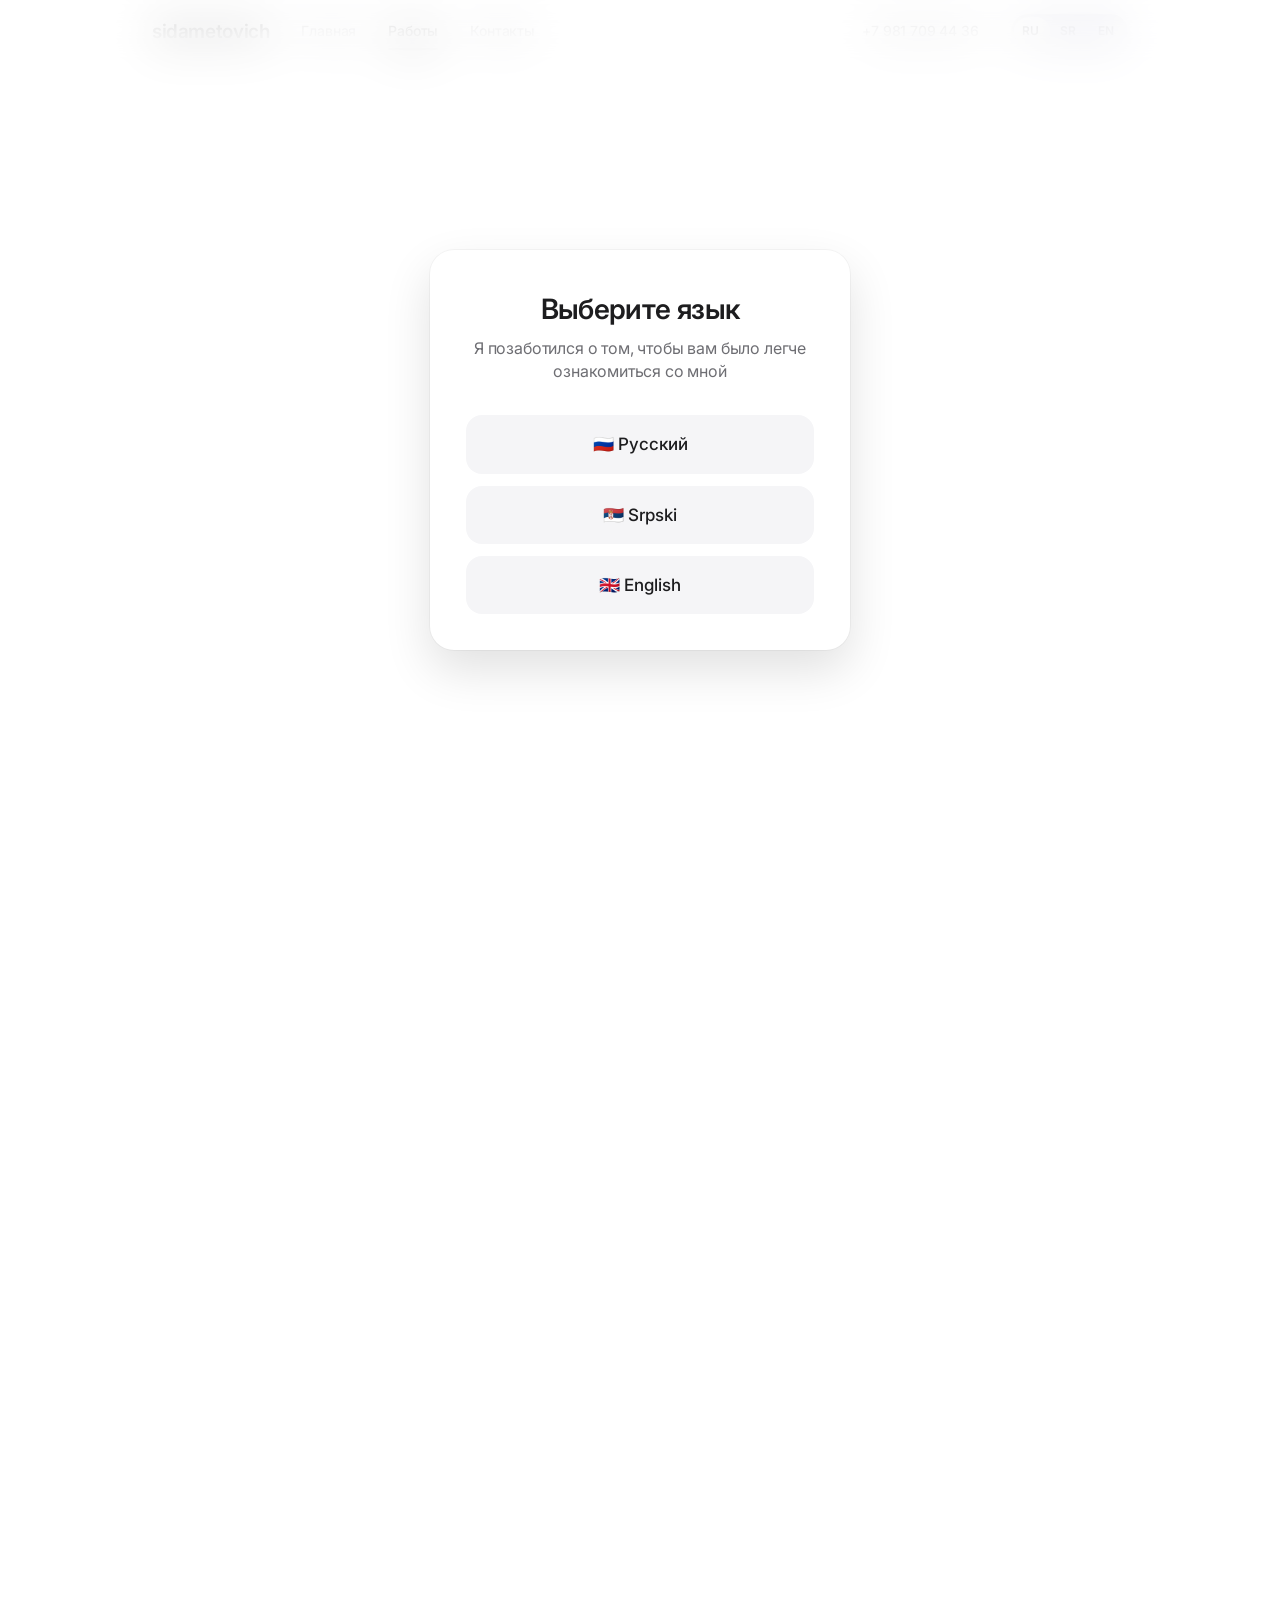
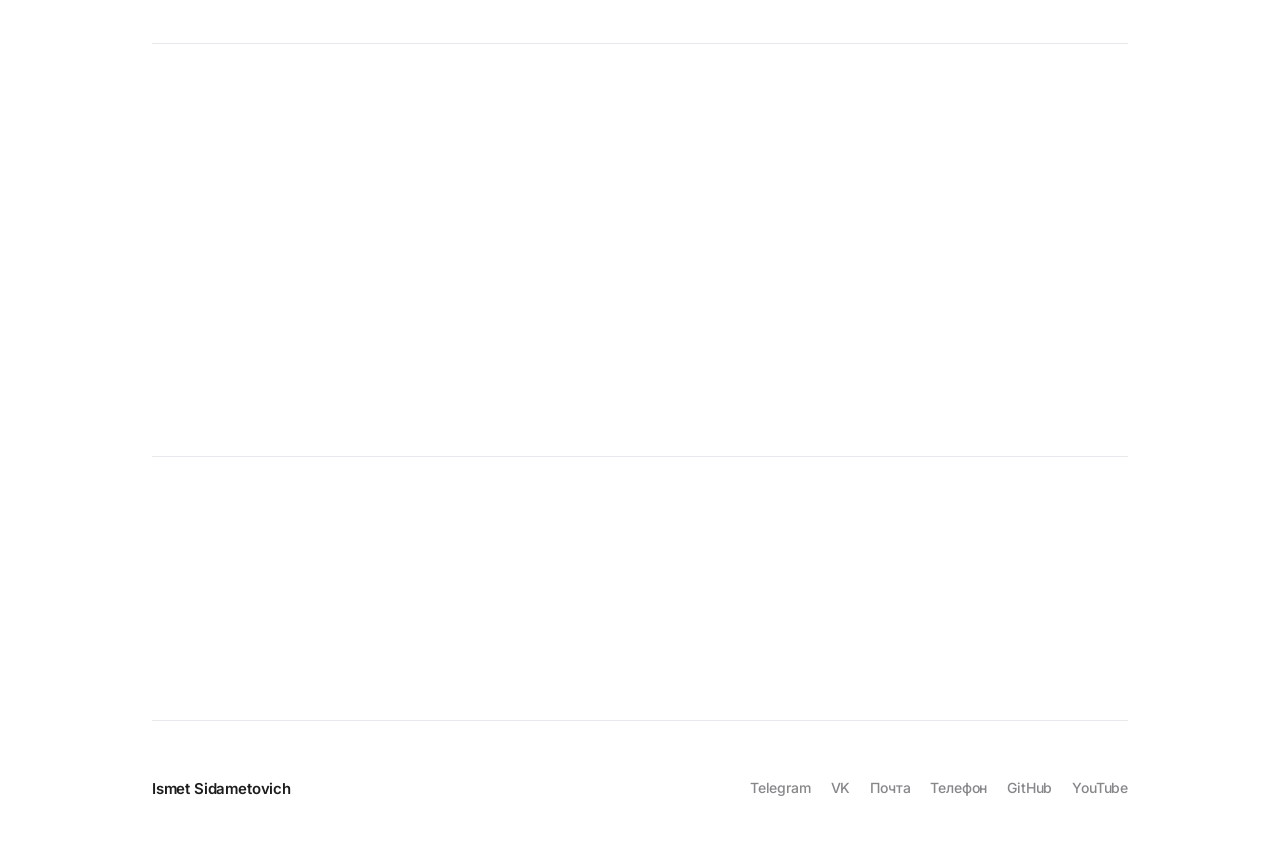
==== ai.html @ 745de458 "Add files via upload" ====
<!DOCTYPE html>
<html lang="ru">
<head>
  <meta charset="utf-8">
  <meta name="viewport" content="width=device-width, initial-scale=1, viewport-fit=cover">
  <title data-i18n="title_ai">Работа с ИИ — Ismet Sidametovich</title>
  <meta name="description" content="Портфолио работ UI/UX и веб-дизайнера" data-i18n-content="desc_projects">
  <meta name="theme-color" content="#FFFFFF">
  <link rel="preconnect" href="https://fonts.googleapis.com">
  <link rel="preconnect" href="https://fonts.gstatic.com" crossorigin>
  <link href="https://fonts.googleapis.com/css2?family=Inter:wght@400;500;600;700&display=swap" rel="stylesheet">
  <link href="https://cdnjs.cloudflare.com/ajax/libs/glightbox/3.2.0/css/glightbox.min.css" rel="stylesheet">
  <link href="assets/css/style.css" rel="stylesheet">
  <script>document.documentElement.classList.add('js');</script>
</head>
<body>
  <div class="language-modal hidden" role="dialog" aria-modal="true" aria-labelledby="modal-title">
    <div class="modal-content">
      <h2 id="modal-title" data-i18n="modal_title">Выберите язык</h2>
      <p data-i18n="modal_subtitle">Я позаботился о том, чтобы вам было легче ознакомиться со мной</p>
      <div class="modal-lang-buttons">
        <button class="modal-lang-btn" data-lang="ru" type="button">🇷🇺 Русский</button>
        <button class="modal-lang-btn" data-lang="sr" type="button">🇷🇸 Srpski</button>
        <button class="modal-lang-btn" data-lang="en" type="button">🇬🇧 English</button>
      </div>
    </div>
  </div>

  <header class="top" data-section="global-header">
    <div class="top-inner">
      <a class="brand" href="index.html">sidametovich</a>
      <nav>
        <a href="index.html" data-i18n="nav_home">Главная</a>
        <a href="projects.html" aria-current="page" data-i18n="nav_work">Работы</a>
        <a href="textme.html" data-i18n="nav_contact">Контакты</a>
      </nav>
      <a class="tel" href="tel:+79817094436" data-link="phone" data-link-text>+7 981 709 44 36</a>
      <div class="language-switch" role="group" data-i18n-label="lang_aria" aria-label="Выбор языка">
        <button class="lang-btn" data-lang="ru" aria-label="Русский" title="Русский" type="button">RU</button>
        <button class="lang-btn" data-lang="sr" aria-label="Srpski" title="Srpski" type="button">SR</button>
        <button class="lang-btn" data-lang="en" aria-label="English" title="English" type="button">EN</button>
      </div>
    </div>
  </header>

  <main>

    <section data-section="ai-s0" class="hero">
      <h1 class="reveal" data-i18n="ai_title">Работа с искусственным интеллектом</h1>
      <p class="lead reveal" data-i18n="ai_lead">Изучаю и применяю нейросети в практических задачах</p>
      <p class="reveal" data-i18n="ai_intro">Генерирую изображения, локально запускаю модели, создаю пайплайны в ComfyUI и интегрирую ИИ в реальные проекты.</p>
      <img data-img="ai-i0" class="cover reveal" src="https://thb.tildacdn.pub/tild3033-3235-4064-a630-333531343362/-/resize/1200x/ComfyUI_temp_yljbo_0.png" alt="ComfyUI">
    </section>

    <section data-section="ai-s1">
      <h2 class="reveal" data-i18n="ai_sec">Что я делаю с ИИ</h2>
      <ul class="rows stagger"><li><h3><span data-i18n="a1_t">Локальный запуск моделей и настройка окружения</span></h3><p><span data-i18n="a1_d">Разворачиваю модели на своём оборудовании, настраиваю зависимости, оптимизирую работу системы и добиваюсь стабильного рендера без сбоев.</span></p></li><li><h3><span data-i18n="a2_t">Работа в ComfyUI и собственные нодовые пайплайны</span></h3><p><span data-i18n="a2_d">Собираю графовые цепочки для генерации изображений, применяю upscale-модули, post-processing, LoRA и ControlNet для контроля результата.</span></p></li><li><h3><span data-i18n="a3_t">Промпт-инжиниринг и точные текстовые запросы</span></h3><p><span data-i18n="a3_d">Разрабатываю промпты, подбираю стили, уточняю технические параметры и добиваюсь стабильного, предсказуемого результата.</span></p></li><li><h3><span data-i18n="a4_t">Улучшение качества изображений после генерации</span></h3><p><span data-i18n="a4_d">Применяю upscale, корректирую цвет, убираю шумы, дорабатываю детали в Photoshop и вношу композиционные правки.</span></p></li><li><h3><span data-i18n="a5_t">Интеграция нейросетей в проекты и интерфейсы</span></h3><p><span data-i18n="a5_d">Использую ИИ как часть UX-концепций: генерация контента, динамические изображения, ассеты для сайтов и визуальные решения для проектов, например в дипломной работе.</span></p></li><li><h3><span data-i18n="a6_t">Эксперименты с новыми моделями и подходами</span></h3><p><span data-i18n="a6_d">Пробую разные архитектуры, экспериментирую с 3D-генерацией и аниме-стилями и ищу новые решения для визуалов и дизайна.</span></p></li></ul>
    </section>

    <section data-section="ai-s2">
      <h2 class="reveal" data-i18n="ai_tools_title">Инструменты</h2>
      <div class="tiles stagger">
        <div class="tile"><h3>ComfyUI</h3><p>SDXL, LoRA, ControlNet</p></div>
        <div class="tile"><h3>Photoshop</h3><p><span data-i18n="ai_tool2_d">AI-upscale модули</span></p></div>
      </div>
    </section>

    <section data-section="ai-s3">
      <a class="btn reveal" href="projects.html" data-i18n="btn_other">К другим проектам</a>
    </section>

  </main>

  <footer data-section="global-footer">
    <div class="fn">Ismet Sidametovich</div>
    <div class="fl">
      <a href="https://t.me/rozhkov_leonid" data-link="telegram">Telegram</a>
      <a href="https://vk.com/rozhkovleonid" data-link="vk">VK</a>
      <a href="mailto:ismetsidametovich@gmail.com" data-link="email" data-i18n="f_email">Почта</a>
      <a href="tel:+79817094436" data-link="phone" data-i18n="f_phone">Телефон</a>
      <a href="https://github.com/LeonidTape" data-link="github">GitHub</a>
      <a href="https://www.youtube.com/@leonidtrapper" data-link="youtube">YouTube</a>
    </div>
  </footer>

  <script src="https://cdnjs.cloudflare.com/ajax/libs/gsap/3.12.5/gsap.min.js"></script>
  <script src="https://cdnjs.cloudflare.com/ajax/libs/gsap/3.12.5/ScrollTrigger.min.js"></script>
  <script src="https://cdnjs.cloudflare.com/ajax/libs/glightbox/3.2.0/js/glightbox.min.js"></script>
  <script src="assets/js/translations.js"></script>
  <script src="assets/js/i18n.js"></script>
  <script src="assets/js/works-data.js"></script>
  <script src="assets/js/works.js"></script>
  <script src="assets/js/site-config.js"></script>
  <script src="assets/js/site-config-runtime.js"></script>
  <script src="assets/js/emoji.js"></script>
  <script src="assets/js/main.js"></script>
</body>
</html>
---- assets/css/style.css ----
/* ==========================================================================
   Портфолио — светлая тема в духе Apple
   ========================================================================== */

:root {
  --bg: #FFFFFF;
  --surface: #F5F5F7;
  --surface-2: #EBEBF0;
  --text: #1D1D1F;
  --text-2: #6E6E73;
  --text-3: #86868B;
  --accent: #0071E3;
  --accent-hover: #0077ED;
  --line: #D2D2D7;
  --line-soft: #E8E8ED;

  --font: 'Inter', -apple-system, BlinkMacSystemFont, 'SF Pro Text', 'Helvetica Neue', Arial, sans-serif;

  --r-sm: 10px;
  --r-md: 16px;
  --r-lg: 22px;

  --gap-xs: 8px;
  --gap-sm: 12px;
  --gap-md: 20px;
  --gap-lg: 32px;
  --gap-xl: 56px;
  --gap-2xl: 96px;

  --max: 1040px;
  --pad: 32px;

  --shadow-sm: 0 1px 2px rgba(0, 0, 0, 0.04);
  --shadow-md: 0 8px 28px rgba(0, 0, 0, 0.07);
  --shadow-lg: 0 20px 48px rgba(0, 0, 0, 0.12);

  --ease: cubic-bezier(0.25, 0.46, 0.45, 0.94);
}

*,
*::before,
*::after {
  box-sizing: border-box;
  margin: 0;
  padding: 0;
}

html {
  scroll-behavior: smooth;
  scroll-padding-top: 90px;
  -webkit-text-size-adjust: 100%;
}

body {
  background: var(--bg);
  color: var(--text);
  font-family: var(--font);
  font-size: 17px;
  line-height: 1.55;
  letter-spacing: -0.01em;
  -webkit-font-smoothing: antialiased;
  -moz-osx-font-smoothing: grayscale;
  text-rendering: optimizeLegibility;
}

a {
  color: inherit;
  text-decoration: none;
  transition: color 0.25s var(--ease), background-color 0.25s var(--ease), transform 0.3s var(--ease), box-shadow 0.3s var(--ease), border-color 0.3s var(--ease);
}

img {
  max-width: 100%;
  display: block;
}

button {
  font: inherit;
  cursor: pointer;
  color: inherit;
}

:focus-visible {
  outline: 2px solid var(--accent);
  outline-offset: 3px;
  border-radius: 6px;
}

::selection {
  background: rgba(0, 113, 227, 0.18);
}

/* ==========================================================================
   Модальное окно выбора языка
   ========================================================================== */

.language-modal {
  position: fixed;
  inset: 0;
  z-index: 10000;
  display: flex;
  align-items: center;
  justify-content: center;
  padding: var(--gap-md);
  background: rgba(255, 255, 255, 0.55);
  backdrop-filter: saturate(180%) blur(24px);
  -webkit-backdrop-filter: saturate(180%) blur(24px);
  animation: fadeIn 0.45s var(--ease) both;
}

.language-modal.hidden {
  display: none;
}

@keyframes fadeIn {
  from { opacity: 0; }
  to { opacity: 1; }
}

.modal-content {
  width: 100%;
  max-width: 420px;
  padding: 44px 36px 36px;
  background: var(--bg);
  border-radius: 24px;
  box-shadow: var(--shadow-lg), 0 0 0 1px rgba(0, 0, 0, 0.04);
  text-align: center;
  animation: scaleIn 0.5s var(--ease) both;
}

@keyframes scaleIn {
  from { opacity: 0; transform: scale(0.96) translateY(8px); }
  to { opacity: 1; transform: none; }
}

.modal-content h2 {
  font-size: 28px;
  font-weight: 600;
  letter-spacing: -0.022em;
  margin-bottom: var(--gap-xs);
}

.modal-content p {
  font-size: 16px;
  color: var(--text-2);
  line-height: 1.45;
  margin-bottom: var(--gap-lg);
}

.modal-lang-buttons {
  display: flex;
  flex-direction: column;
  gap: var(--gap-sm);
}

.modal-lang-btn {
  width: 100%;
  padding: 15px 20px;
  background: var(--surface);
  border: 1px solid transparent;
  border-radius: var(--r-md);
  font-size: 17px;
  font-weight: 500;
  color: var(--text);
  transition: background-color 0.25s var(--ease), border-color 0.25s var(--ease), transform 0.25s var(--ease);
}

.modal-lang-btn:hover {
  background: var(--surface-2);
  transform: scale(1.01);
}

/* ==========================================================================
   Шапка
   ========================================================================== */

.top {
  position: sticky;
  top: 0;
  z-index: 1000;
  background: rgba(255, 255, 255, 0.72);
  backdrop-filter: saturate(180%) blur(20px);
  -webkit-backdrop-filter: saturate(180%) blur(20px);
  border-bottom: 1px solid transparent;
  transition: border-color 0.3s var(--ease), box-shadow 0.3s var(--ease);
}

.top.scrolled {
  border-bottom-color: var(--line-soft);
  box-shadow: var(--shadow-sm);
}

.top-inner {
  max-width: var(--max);
  margin: 0 auto;
  padding: 14px var(--pad);
  display: grid;
  grid-template-columns: auto 1fr auto auto;
  gap: var(--gap-lg);
  align-items: center;
}

.brand {
  font-size: 19px;
  font-weight: 600;
  letter-spacing: -0.02em;
  color: var(--text);
}

.top nav {
  display: flex;
  gap: var(--gap-lg);
  justify-self: start;
}

.top nav a {
  font-size: 14px;
  font-weight: 500;
  color: var(--text-2);
  padding: 4px 0;
  position: relative;
}

.top nav a:hover,
.top nav a[aria-current="page"] {
  color: var(--text);
}

.top nav a[aria-current="page"]::after {
  content: '';
  position: absolute;
  left: 0;
  right: 0;
  bottom: -4px;
  height: 2px;
  border-radius: 2px;
  background: var(--text);
}

.tel {
  font-size: 14px;
  font-weight: 500;
  color: var(--text-2);
  white-space: nowrap;
}

.tel:hover {
  color: var(--accent);
}

.language-switch {
  display: inline-flex;
  gap: 2px;
  padding: 3px;
  background: var(--surface-2);
  border-radius: 999px;
}

.lang-btn {
  min-width: 40px;
  padding: 5px 10px;
  background: transparent;
  border: none;
  border-radius: 999px;
  font-size: 12px;
  font-weight: 600;
  letter-spacing: 0.02em;
  color: var(--text-2);
  transition: background-color 0.25s var(--ease), color 0.25s var(--ease), box-shadow 0.25s var(--ease);
}

.lang-btn:hover {
  color: var(--text);
}

.lang-btn.active {
  background: var(--bg);
  color: var(--text);
  box-shadow: var(--shadow-sm), 0 1px 1px rgba(0, 0, 0, 0.04);
}

/* ==========================================================================
   Раскладка и типографика
   ========================================================================== */

main {
  max-width: var(--max);
  margin: 0 auto;
  padding: 0 var(--pad);
}

section {
  padding: var(--gap-2xl) 0;
}

section + section {
  border-top: 1px solid var(--line-soft);
}

h1 {
  font-size: clamp(40px, 6vw, 64px);
  line-height: 1.06;
  font-weight: 700;
  letter-spacing: -0.035em;
  margin-bottom: var(--gap-md);
}

h2 {
  font-size: clamp(30px, 4vw, 44px);
  line-height: 1.1;
  font-weight: 700;
  letter-spacing: -0.03em;
  margin-bottom: var(--gap-xl);
}

h3 {
  font-size: 20px;
  line-height: 1.25;
  font-weight: 600;
  letter-spacing: -0.02em;
  color: var(--text);
  margin-bottom: var(--gap-xs);
}

p {
  color: var(--text-2);
  margin: var(--gap-sm) 0;
}

b {
  font-weight: 600;
  color: var(--text);
}

.lead {
  font-size: clamp(19px, 2.2vw, 24px);
  line-height: 1.45;
  color: var(--text-2);
  max-width: 640px;
  margin-left: auto;
  margin-right: auto;
  letter-spacing: -0.015em;
}

.role {
  font-size: 13px;
  font-weight: 600;
  letter-spacing: 0.08em;
  text-transform: uppercase;
  color: var(--text-3);
}

.period {
  font-size: 15px;
  font-weight: 500;
  color: var(--text-3);
}

.note {
  font-size: 15px;
  padding: var(--gap-md);
  background: var(--surface);
  border-radius: var(--r-md);
  margin-top: var(--gap-lg);
}

.label {
  font-size: 13px;
  font-weight: 600;
  letter-spacing: 0.04em;
  text-transform: uppercase;
  color: var(--text-3);
}

/* ==========================================================================
   Главная: профиль
   ========================================================================== */

.hero {
  text-align: center;
  padding-top: var(--gap-2xl);
}

.profile-layout {
  display: flex;
  flex-direction: column;
  align-items: center;
  gap: var(--gap-xl);
  margin-bottom: var(--gap-xl);
}

.profile-photo {
  width: 200px;
  height: 200px;
  border-radius: 50%;
  overflow: hidden;
  background: var(--surface);
  box-shadow: var(--shadow-md);
}

.profile-photo img {
  width: 100%;
  height: 100%;
  object-fit: cover;
  object-position: 50% 30%;
}

.profile-copy {
  display: flex;
  flex-direction: column;
  align-items: center;
  max-width: 680px;
}

.profile-copy h1 {
  margin-bottom: var(--gap-lg);
}

.goal {
  display: flex;
  flex-direction: column;
  gap: var(--gap-sm);
  max-width: 620px;
}

.goal h2 {
  font-size: 13px;
  font-weight: 600;
  letter-spacing: 0.08em;
  text-transform: uppercase;
  color: var(--text-3);
  margin-bottom: 0;
}

.goal p {
  margin: 0;
  font-size: 19px;
  line-height: 1.5;
  color: var(--text-2);
}

/* ==========================================================================
   Кнопки
   ========================================================================== */

.btn {
  display: inline-flex;
  align-items: center;
  justify-content: center;
  margin-top: var(--gap-md);
  padding: 12px 26px;
  background: var(--accent);
  color: #FFFFFF;
  border-radius: 999px;
  font-size: 17px;
  font-weight: 500;
  letter-spacing: -0.01em;
  box-shadow: 0 2px 10px rgba(0, 113, 227, 0.22);
}

.btn:hover {
  background: var(--accent-hover);
  transform: translateY(-1px);
  box-shadow: 0 6px 18px rgba(0, 113, 227, 0.3);
}

.btn:active {
  transform: translateY(0) scale(0.99);
}

/* ==========================================================================
   Плитки (навыки) и строки
   ========================================================================== */

.tiles {
  display: grid;
  grid-template-columns: repeat(auto-fit, minmax(260px, 1fr));
  gap: var(--gap-md);
  list-style: none;
}

.tile {
  padding: 30px 28px;
  background: var(--surface);
  border-radius: var(--r-lg);
  transition: transform 0.4s var(--ease), box-shadow 0.4s var(--ease), background-color 0.4s var(--ease);
}

.tiles > .tile:nth-child(3n+1):last-child {
  grid-column: 1 / -1;
}

.tile:hover {
  background: var(--bg);
  box-shadow: var(--shadow-md);
  transform: translateY(-3px);
}

.tile p {
  margin: 0;
  font-size: 15px;
}

.rows {
  list-style: none;
  display: grid;
  gap: 0;
}

.rows li {
  display: grid;
  grid-template-columns: minmax(200px, 300px) 1fr;
  gap: var(--gap-xl);
  padding: var(--gap-lg) 0;
  border-top: 1px solid var(--line-soft);
  align-items: start;
}

.rows li:first-child {
  border-top: none;
  padding-top: 0;
}

.rows h3 {
  margin: 0;
}

.rows p {
  margin: 0;
}

/* ==========================================================================
   Опыт работы
   ========================================================================== */

.job {
  display: grid;
  grid-template-columns: minmax(200px, 300px) 1fr;
  gap: var(--gap-xl);
  padding: var(--gap-lg) 0;
  border-top: 1px solid var(--line-soft);
  align-items: start;
}

.job:first-of-type {
  border-top: none;
  padding-top: 0;
}

.job + .job {
  margin-top: 0;
}

.job h3 {
  margin: 0 0 var(--gap-sm);
  font-size: 22px;
}

.job p {
  margin: 0 0 var(--gap-sm);
}

.when {
  font-size: 15px;
  font-weight: 500;
  color: var(--text-3);
  padding-top: 4px;
}

.stack {
  font-size: 15px;
  color: var(--text-3);
  margin-bottom: var(--gap-md) !important;
}

.stack + p,
.stack + .job,
.stack + h3 {
  margin-top: var(--gap-md);
}

/* ==========================================================================
   Чипсы
   ========================================================================== */

.chips {
  list-style: none;
  display: flex;
  flex-wrap: wrap;
  gap: var(--gap-xs);
}

.chips li {
  padding: 9px 18px;
  background: var(--surface);
  border-radius: 999px;
  font-size: 15px;
  font-weight: 500;
  color: var(--text);
  transition: background-color 0.3s var(--ease), transform 0.3s var(--ease);
}

.chips li:hover {
  background: var(--surface-2);
  transform: translateY(-1px);
}

/* ==========================================================================
   Карточки работ
   ========================================================================== */

.cards {
  display: grid;
  grid-template-columns: repeat(auto-fit, minmax(280px, 1fr));
  gap: var(--gap-md);
}

.card {
  display: flex;
  flex-direction: column;
  background: var(--bg);
  border-radius: var(--r-lg);
  overflow: hidden;
  border: 1px solid var(--line-soft);
  box-shadow: var(--shadow-sm);
}

.card:hover {
  transform: translateY(-4px);
  box-shadow: var(--shadow-lg);
  border-color: transparent;
}

.card img {
  width: 100%;
  height: 210px;
  object-fit: cover;
  background: var(--surface);
  transition: transform 0.7s var(--ease);
}

.card:hover img {
  transform: scale(1.03);
}

.card-content {
  display: flex;
  flex-direction: column;
  gap: 6px;
  padding: 24px 26px 26px;
  flex: 1;
}

.card h3 {
  margin: 0;
  font-size: 21px;
}

.card .yrs {
  font-size: 13px;
  font-weight: 500;
  color: var(--text-3);
  margin: 0;
}

.card p {
  margin: 0;
  font-size: 15px;
}

.more {
  margin-top: auto;
  padding-top: var(--gap-sm);
  font-size: 15px;
  font-weight: 500;
  color: var(--accent);
}

/* ==========================================================================
   Статистика
   ========================================================================== */

.stats {
  list-style: none;
  display: grid;
  grid-template-columns: repeat(auto-fit, minmax(190px, 1fr));
  gap: var(--gap-lg);
}

.stats li {
  font-size: 15px;
  color: var(--text-2);
  padding-top: var(--gap-md);
  border-top: 1px solid var(--line);
}

.stats b {
  display: block;
  font-size: clamp(44px, 6vw, 60px);
  font-weight: 700;
  letter-spacing: -0.04em;
  line-height: 1.05;
  color: var(--text);
  margin-bottom: 6px;
}

/* ==========================================================================
   Контакты
   ========================================================================== */

.contact-block {
  margin: var(--gap-xl) auto 0;
  max-width: 460px;
  padding: var(--gap-lg) var(--gap-lg);
  background: var(--surface);
  border-radius: var(--r-lg);
  text-align: left;
}

.contact-block p {
  margin: 14px 0;
  font-size: 17px;
}

.contact-block a {
  color: var(--accent);
}

.contact-block a:hover {
  text-decoration: underline;
}

.contact-block .social {
  display: flex;
  gap: var(--gap-md);
  padding-top: var(--gap-sm);
  border-top: 1px solid var(--line);
  margin-top: var(--gap-md);
}

.contact-block .social a {
  color: var(--accent);
  font-weight: 500;
}

/* ==========================================================================
   Медиа: обложки, галерея, иконки
   ========================================================================== */

.cover {
  width: 100%;
  max-height: 520px;
  object-fit: cover;
  border-radius: var(--r-lg);
  margin-top: var(--gap-xl);
  background: var(--surface);
}

.gallery {
  display: grid;
  grid-template-columns: repeat(auto-fit, minmax(260px, 1fr));
  gap: var(--gap-md);
}

.gallery a {
  display: block;
  overflow: hidden;
  border-radius: var(--r-lg);
  background: var(--surface);
  cursor: zoom-in;
}

.gallery img {
  width: 100%;
  height: auto;
  transition: transform 0.7s var(--ease);
}

.gallery a:hover img {
  transform: scale(1.03);
}

.icons {
  list-style: none;
  display: flex;
  gap: var(--gap-md);
  margin-top: var(--gap-xl);
}

.icons img {
  width: 44px;
  height: 44px;
  object-fit: contain;
}

/* ==========================================================================
   Подвал
   ========================================================================== */

footer {
  max-width: var(--max);
  margin: 0 auto;
  padding: var(--gap-xl) var(--pad);
  border-top: 1px solid var(--line-soft);
  display: flex;
  justify-content: space-between;
  align-items: center;
  flex-wrap: wrap;
  gap: var(--gap-md);
}

.fn {
  font-weight: 600;
  font-size: 15px;
  color: var(--text);
}

.fl {
  display: flex;
  flex-wrap: wrap;
  gap: var(--gap-md);
}

.fl a {
  font-size: 14px;
  font-weight: 500;
  color: var(--text-3);
}

.fl a:hover {
  color: var(--accent);
}

/* ==========================================================================
   Анимации (работают только при загруженном GSAP)
   ========================================================================== */

.js .reveal,
.js .stagger > * {
  opacity: 0;
}

/* ==========================================================================
   Адаптивность
   ========================================================================== */

@media (max-width: 900px) {
  :root {
    --pad: 24px;
    --gap-2xl: 72px;
  }

  .top-inner {
    grid-template-columns: auto 1fr auto;
    gap: var(--gap-md);
  }

  .top nav {
    grid-column: 1 / -1;
    order: 3;
    justify-self: center;
    gap: var(--gap-lg);
    padding-top: 2px;
  }

  .tel {
    display: none;
  }

  .rows li,
  .job {
    grid-template-columns: 1fr;
    gap: var(--gap-sm);
  }

  .rows li {
    padding: var(--gap-md) 0;
  }

  footer {
    flex-direction: column;
    align-items: flex-start;
  }
}

@media (max-width: 600px) {
  :root {
    --pad: 20px;
    --gap-xl: 40px;
    --gap-2xl: 56px;
  }

  body {
    font-size: 16px;
  }

  .top-inner {
    padding: 12px var(--pad);
  }

  .top nav {
    gap: var(--gap-md);
  }

  .modal-content {
    padding: 36px 26px 28px;
  }

  .profile-photo {
    width: 160px;
    height: 160px;
  }

  .cards,
  .gallery {
    grid-template-columns: 1fr;
  }

  .stats {
    grid-template-columns: repeat(2, 1fr);
  }

  .card img {
    height: 180px;
  }
}

@media (max-width: 400px) {
  .lang-btn {
    min-width: 34px;
    padding: 5px 8px;
  }

  .brand {
    font-size: 17px;
  }
}

@media (prefers-reduced-motion: reduce) {
  html {
    scroll-behavior: auto;
  }

  *,
  *::before,
  *::after {
    animation-duration: 0.01ms !important;
    transition-duration: 0.01ms !important;
  }
}

/* ==========================================================================
   Работы: динамические карточки, страница работы, карусель
   ========================================================================== */

.cards.works-grid {
  margin-top: var(--gap-md);
}

.card-placeholder {
  height: 210px;
  background: var(--surface);
}

.w-page {
  padding-top: 0;
}

.w-hero .cover {
  margin-top: var(--gap-lg);
}

.w-blocks {
  display: flex;
  flex-direction: column;
  gap: var(--gap-xl);
  margin-top: var(--gap-2xl);
  text-align: left;
}

.w-text .w-heading {
  font-size: 30px;
  line-height: 1.15;
  margin-bottom: var(--gap-sm);
}

.w-text p {
  font-size: 18px;
  line-height: 1.6;
  color: var(--text-2);
  margin: 0 0 var(--gap-sm);
}

.w-image {
  margin: 0;
}

.w-image a,
.w-slide a {
  display: block;
  overflow: hidden;
  border-radius: var(--r-lg);
  background: var(--surface);
  cursor: zoom-in;
}

.w-image img {
  width: 100%;
  height: auto;
  display: block;
}

.w-image figcaption,
.w-slide figcaption {
  margin-top: 12px;
  font-size: 15px;
  color: var(--text-3);
  text-align: center;
}

.w-carousel {
  position: relative;
}

.w-track {
  display: flex;
  overflow-x: auto;
  scroll-snap-type: x mandatory;
  border-radius: var(--r-lg);
  scrollbar-width: none;
  -webkit-overflow-scrolling: touch;
}

.w-track::-webkit-scrollbar {
  display: none;
}

.w-slide {
  flex: 0 0 100%;
  margin: 0;
  scroll-snap-align: start;
}

.w-slide img {
  width: 100%;
  max-height: 70vh;
  object-fit: contain;
  display: block;
}

.w-nav {
  position: absolute;
  top: 40%;
  transform: translateY(-50%);
  width: 44px;
  height: 44px;
  display: flex;
  align-items: center;
  justify-content: center;
  padding-bottom: 3px;
  border: none;
  border-radius: 50%;
  background: rgba(255, 255, 255, 0.92);
  box-shadow: var(--shadow-md);
  font-size: 26px;
  line-height: 1;
  color: var(--text);
}

.w-nav:hover {
  background: #FFFFFF;
  transform: translateY(-50%) scale(1.05);
}

.w-prev {
  left: 14px;
}

.w-next {
  right: 14px;
}

.w-dots {
  display: flex;
  justify-content: center;
  gap: 8px;
  margin-top: 16px;
}

.w-dot {
  width: 8px;
  height: 8px;
  padding: 0;
  border: none;
  border-radius: 50%;
  background: var(--line);
}

.w-dot.active {
  background: var(--text);
}

.w-carousel.single .w-nav,
.w-carousel.single .w-dots {
  display: none;
}

.w-back {
  text-align: center;
  padding: var(--gap-2xl) 0;
}

@media (max-width: 600px) {
  .w-nav {
    width: 38px;
    height: 38px;
    font-size: 22px;
  }
}

/* Маленькие карточки: 3 в ряд на компьютере */
.cards.cards-small {
  grid-template-columns: repeat(3, minmax(0, 1fr));
  gap: var(--gap-sm);
}

.cards.cards-small .card {
  border-radius: var(--r-md);
}

.cards.cards-small .card img,
.cards.cards-small .card-placeholder {
  height: 130px;
}

.cards.cards-small .card-content {
  padding: 16px 18px 18px;
  gap: 4px;
}

.cards.cards-small .card h3 {
  font-size: 17px;
}

.cards.cards-small .card .yrs {
  font-size: 12px;
}

.cards.cards-small .card p {
  font-size: 14px;
  line-height: 1.4;
}

.cards.cards-small .more {
  font-size: 14px;
}

@media (max-width: 900px) {
  .cards.cards-small {
    grid-template-columns: repeat(2, minmax(0, 1fr));
  }
}

/* Адаптивность по умолчанию: длинные слова и картинки не выходят за экран */
[data-i18n],
main,
section {
  overflow-wrap: anywhere;
  min-width: 0;
}

img {
  max-width: 100%;
  height: auto;
}

/* ==========================================================================
   Эмодзи (картинки в стиле Apple) и флаги языков
   ========================================================================== */

img.emoji {
  display: inline-block;
  width: 1.15em;
  height: 1.15em;
  vertical-align: -0.22em;
  margin: 0 0.04em;
  object-fit: contain;
}

img.flag {
  width: 18px;
  height: 18px;
  object-fit: contain;
  border-radius: 50%;
  flex-shrink: 0;
}

.lang-btn {
  display: inline-flex;
  align-items: center;
  gap: 6px;
  min-width: 0;
  padding: 5px 11px 5px 8px;
}

/* ==========================================================================
   Главная: фото слева, информация справа (на узких экранах — друг под другом)
   ========================================================================== */

.hero-home {
  text-align: left;
}

.hero-home .profile-layout {
  display: grid;
  grid-template-columns: minmax(200px, 300px) minmax(0, 1fr);
  gap: var(--gap-xl);
  align-items: center;
  margin-bottom: var(--gap-lg);
  text-align: left;
}

.hero-home .profile-photo {
  width: min(100%, 300px);
  height: auto;
  aspect-ratio: 1 / 1;
  border-radius: 50%;
  box-shadow: var(--shadow-md);
}

.hero-home .profile-copy {
  align-items: flex-start;
  max-width: none;
}

.hero-home .profile-copy h1 {
  margin-bottom: var(--gap-md);
}

.hero-home .goal {
  align-items: flex-start;
}

.hero-home > .btn {
  margin-top: var(--gap-lg);
}

@media (max-width: 760px) {
  .hero-home .profile-layout {
    grid-template-columns: minmax(0, 220px) minmax(0, 1fr);
    gap: var(--gap-md);
  }
}

@media (max-width: 560px) {
  .hero-home .profile-layout {
    grid-template-columns: 1fr;
    justify-items: start;
    gap: var(--gap-lg);
  }

  .hero-home .profile-photo {
    width: 180px;
    height: 180px;
  }
}

.hero-home .profile-copy .btn {
  margin-top: var(--gap-lg);
}

/* Подвал выровнен по ширине содержимого страниц */
footer {
  max-width: calc(var(--max) - 2 * var(--pad));
  padding-left: 0;
  padding-right: 0;
}

/* Карточки контактов */
.contact-cards {
  display: grid;
  grid-template-columns: repeat(auto-fit, minmax(240px, 1fr));
  gap: var(--gap-md);
  margin-top: var(--gap-xl);
  text-align: left;
}

.contact-card {
  display: flex;
  align-items: center;
  gap: var(--gap-md);
  padding: 22px 24px;
  background: var(--surface);
  border-radius: var(--r-lg);
  color: inherit;
}

a.contact-card:hover {
  background: var(--surface-2);
}

.contact-card-photo {
  width: 72px;
  height: 72px;
  flex-shrink: 0;
  border-radius: 50%;
  object-fit: cover;
  background: var(--bg);
}

.contact-card-body {
  min-width: 0;
}

.contact-card h3 {
  font-size: 18px;
  margin-bottom: 4px;
}

.contact-card p {
  margin: 0;
  font-size: 15px;
  line-height: 1.45;
}

/* ==========================================================================
   Карточки с работами: разворачиваются, внутри лучшие работы
   ========================================================================== */

.card-x,
.card-gradient {
  display: flex;
  flex-direction: column;
  background: var(--bg);
  border-radius: var(--r-lg);
  overflow: hidden;
  border: 1px solid var(--line-soft);
  box-shadow: var(--shadow-sm);
  transition: box-shadow 0.4s var(--ease), transform 0.4s var(--ease);
}

.card-x:hover {
  box-shadow: var(--shadow-lg);
}

.card-x.open {
  box-shadow: var(--shadow-lg);
  grid-column: 1 / -1;
}

.card-x-head {
  display: block;
  width: 100%;
  padding: 0;
  border: none;
  background: transparent;
  text-align: left;
  font: inherit;
  color: inherit;
  cursor: pointer;
}

.card-x-head img,
.card-x-head .card-placeholder {
  width: 100%;
  height: 210px;
  object-fit: cover;
  display: block;
  background: var(--surface);
  transition: transform 0.7s var(--ease);
}

.card-x:hover .card-x-head img {
  transform: scale(1.02);
}

.card-x .card-content {
  padding: 24px 26px 22px;
}

.card-x .card-content h3 {
  margin: 0;
  font-size: 21px;
}

.card-x .yrs {
  font-size: 13px;
  font-weight: 500;
  color: var(--text-3);
  margin: 6px 0 0;
}

.card-x .card-content > p:not(.yrs) {
  margin: 6px 0 0;
  font-size: 15px;
}

.card-x-toggle {
  display: inline-block;
  margin-top: var(--gap-sm);
  color: var(--accent);
}

.chev {
  display: inline-block;
  transition: transform 0.4s var(--ease);
}

.card-x.open .chev {
  transform: rotate(180deg);
}

/* Раскрывающаяся панель: высота меняется плавно */
.card-x-panel {
  display: grid;
  grid-template-rows: 0fr;
  transition: grid-template-rows 0.5s var(--ease);
}

.card-x.open .card-x-panel {
  grid-template-rows: 1fr;
}

.card-x-inner {
  min-height: 0;
  overflow: hidden;
  padding: 0 26px;
  opacity: 0;
  transition: opacity 0.4s var(--ease), padding 0.5s var(--ease);
}

.card-x.open .card-x-inner {
  opacity: 1;
  padding: 0 26px 26px;
}

.card-x-works {
  display: grid;
  grid-template-columns: repeat(auto-fit, minmax(180px, 1fr));
  gap: var(--gap-sm);
  padding-top: var(--gap-md);
}

.work-tile {
  display: flex;
  flex-direction: column;
  gap: 4px;
  background: var(--surface);
  border-radius: var(--r-md);
  overflow: hidden;
  transition: transform 0.3s var(--ease), background-color 0.3s var(--ease);
}

.work-tile:hover {
  transform: translateY(-2px);
  background: var(--surface-2);
}

.work-tile img,
.work-tile-empty {
  width: 100%;
  height: 120px;
  object-fit: cover;
  background: var(--surface-2);
  display: block;
}

.work-tile-title {
  font-weight: 600;
  font-size: 15px;
  padding: 10px 12px 0;
}

.work-tile small {
  padding: 0 12px 12px;
  color: var(--text-3);
  font-size: 12px;
}

.card-x-more {
  margin-top: var(--gap-md);
  margin-bottom: 0;
}

.card-x-empty {
  padding-top: var(--gap-md);
  color: var(--text-3);
  font-size: 15px;
}

.card-x-empty.center {
  text-align: center;
  padding: var(--gap-xl) 0;
}

/* Градиентная карточка (например, Python) */
.card-gradient {
  color: #FFFFFF;
  border: none;
  box-shadow: 0 14px 40px rgba(13, 148, 136, 0.28);
  min-height: 260px;
}

.card-gradient:hover {
  transform: translateY(-4px);
  box-shadow: 0 22px 52px rgba(13, 148, 136, 0.36);
}

.card-gradient .card-content {
  padding: 30px 28px 28px;
  display: flex;
  flex-direction: column;
  height: 100%;
  box-sizing: border-box;
}

.card-gradient h3 {
  color: #FFFFFF;
  font-size: 24px;
}

.card-gradient .yrs,
.card-gradient p {
  color: rgba(255, 255, 255, 0.92);
}

.card-gh {
  margin-top: auto;
  align-self: flex-start;
  display: inline-flex;
  align-items: center;
  padding: 10px 18px;
  background: rgba(255, 255, 255, 0.2);
  color: #FFFFFF;
  border-radius: 999px;
  font-weight: 500;
  font-size: 15px;
  backdrop-filter: blur(6px);
  -webkit-backdrop-filter: blur(6px);
}

.card-gh:hover {
  background: rgba(255, 255, 255, 0.32);
}

/* Страница карточки: сетка всех работ */
.work-grid {
  display: grid;
  grid-template-columns: repeat(auto-fill, minmax(240px, 1fr));
  gap: var(--gap-md);
  margin-top: var(--gap-xl);
}

.work-grid .work-tile img,
.work-grid .work-tile-empty {
  height: 180px;
}

.work-grid .work-tile-title {
  font-size: 17px;
  padding-top: 14px;
}

/* Маленькие карточки: сохраняем размер для разворачиваемых */
.cards.cards-small .card-x-head img,
.cards.cards-small .card-x-head .card-placeholder {
  height: 130px;
}

.cards.cards-small .card-x .card-content h3 {
  font-size: 17px;
}

@media (max-width: 600px) {
  .card-x-inner,
  .card-x.open .card-x-inner {
    padding-left: 18px;
    padding-right: 18px;
  }
  .card-x .card-content {
    padding: 20px 18px 18px;
  }
}

/* ==========================================================================
   Обводка карточек и градиентная карточка с круглым фото
   ========================================================================== */

.card,
.card-x,
.card-gradient {
  position: relative;
}

.card-ring {
  position: absolute;
  inset: 0;
  border-radius: inherit;
  padding: 2px;
  pointer-events: none;
  z-index: 3;
  -webkit-mask: linear-gradient(#000 0 0) content-box, linear-gradient(#000 0 0);
  -webkit-mask-composite: xor;
  mask-composite: exclude;
}

.card-gradient-row {
  display: flex;
  align-items: flex-start;
  gap: 20px;
  padding: 28px;
  height: 100%;
  box-sizing: border-box;
}

.card-avatar {
  width: 76px;
  height: 76px;
  border-radius: 50%;
  object-fit: cover;
  flex-shrink: 0;
  border: 2px solid rgba(255, 255, 255, 0.75);
  box-shadow: 0 6px 18px rgba(0, 0, 0, 0.18);
}

.card-gradient-row .card-content {
  display: flex;
  flex-direction: column;
  flex: 1;
  min-width: 0;
  padding: 0;
  align-self: stretch;
}

.card-gradient-row .card-content h3 {
  margin-top: 4px;
}

/* Подпись кнопки: «Открыть» в свёрнутом виде, «Свернуть» в развёрнутом */
.card-x-toggle .t-close,
.card-x.open .card-x-toggle .t-open {
  display: none;
}

.card-x.open .card-x-toggle .t-close {
  display: inline;
}

@media (max-width: 480px) {
  .card-gradient-row {
    padding: 22px;
    gap: 16px;
  }
  .card-avatar {
    width: 60px;
    height: 60px;
  }
}

/* Круглое фото градиентной карточки: переопределяем общее правило для картинок карточек */
.card-gradient .card-avatar {
  width: 76px;
  height: 76px;
  max-width: none;
  transition: none;
}

@media (max-width: 480px) {
  .card-gradient .card-avatar {
    width: 60px;
    height: 60px;
  }
}

/* Цвет текста карточки (задаётся переменной --card-text в стиле карточки) */
[style*="--card-text"] h3 {
  color: var(--card-text);
}

[style*="--card-text"] p,
[style*="--card-text"] .yrs,
[style*="--card-text"] .more {
  color: var(--card-text);
  opacity: 0.92;
}

/* Цвет кнопок карточки (переменная --card-btn задаётся в стиле карточки) */
.card-gh {
  background: var(--card-btn, rgba(255, 255, 255, 0.2));
}

.card-gh:hover {
  background: var(--card-btn, rgba(255, 255, 255, 0.32));
  filter: brightness(1.08);
}

.card-x-more {
  background: var(--card-btn, var(--accent));
}

.card-x-more:hover {
  background: var(--card-btn, var(--accent-hover));
  filter: brightness(1.08);
}

/* Строка контактов: основная карточка и карточки рядом */
.contact-row {
  display: flex;
  flex-wrap: wrap;
  gap: var(--gap-lg);
  align-items: flex-start;
  justify-content: center;
  margin-top: var(--gap-xl);
  text-align: left;
}

.contact-row .contact-block {
  margin: 0;
  flex: 0 1 380px;
}

.contact-row .contact-cards {
  margin-top: 0;
  flex: 1 1 100%;
  max-width: 900px;
  margin-left: auto;
  margin-right: auto;
  grid-template-columns: repeat(auto-fit, minmax(220px, 1fr));
}

.contact-card {
  background: var(--cc-bg, var(--surface));
  border: 1px solid var(--cc-border, transparent);
  color: var(--cc-text, inherit);
}

.contact-card h3 {
  color: var(--cc-text, var(--text));
}

.contact-card p {
  color: var(--cc-text, var(--text-2));
}

.contact-card-photo.photo-rounded {
  border-radius: 16px;
}

.contact-card-body {
  min-width: 0;
  flex: 1;
}

.cc-flag {
  display: inline-block;
  font-size: 26px;
  line-height: 1;
  margin-bottom: 6px;
}

.cc-link {
  display: inline-block;
  margin-top: 8px;
  font-size: 14px;
  font-weight: 600;
  color: var(--accent);
}

@media (max-width: 760px) {
  .contact-row {
    flex-direction: column;
    align-items: stretch;
  }
  .contact-row .contact-cards {
    max-width: none;
  }
}

/* Несколько флагов на карточке */
.cc-flags {
  display: flex;
  flex-wrap: wrap;
  gap: 4px;
  margin-bottom: 6px;
}

.cc-flags .cc-flag {
  margin-bottom: 0;
}

/* ==========================================================================
   Уведомления снизу: стопкой, поверх всего, с прогресс-баром
   ========================================================================== */

.toast-stack {
  position: fixed;
  left: 50%;
  bottom: 22px;
  transform: translateX(-50%);
  z-index: 100000;
  display: flex;
  flex-direction: column;
  align-items: center;
  gap: 10px;
  width: min(92vw, 380px);
  pointer-events: none;
}

.toast {
  position: relative;
  display: flex;
  align-items: center;
  gap: 12px;
  width: 100%;
  padding: 14px 16px 18px;
  background: rgba(255, 255, 255, 0.92);
  backdrop-filter: saturate(180%) blur(20px);
  -webkit-backdrop-filter: saturate(180%) blur(20px);
  border-radius: 16px;
  box-shadow: 0 12px 36px rgba(0, 0, 0, 0.16), 0 0 0 1px rgba(0, 0, 0, 0.05);
  color: var(--text);
  font-size: 15px;
  font-weight: 500;
  pointer-events: auto;
  overflow: hidden;
  animation: toastIn 0.45s cubic-bezier(0.34, 1.4, 0.64, 1) both;
}

.toast.leaving {
  animation: toastOut 0.3s ease-in both;
}

.toast .ui-icon {
  display: inline-flex;
  flex-shrink: 0;
  width: 30px;
  height: 30px;
  align-items: center;
  justify-content: center;
  border-radius: 50%;
  background: #E7F7EC;
  color: #248A3D;
}

.toast .ui-icon svg {
  width: 18px;
  height: 18px;
}

.toast-error .ui-icon {
  background: #FDECEE;
  color: #D70015;
}

.toast-text {
  flex: 1;
  min-width: 0;
}

.toast-bar {
  position: absolute;
  left: 0;
  right: 0;
  bottom: 0;
  height: 4px;
  background: rgba(0, 0, 0, 0.06);
}

.toast-bar span {
  display: block;
  height: 100%;
  width: 100%;
  background: linear-gradient(90deg, #0d9488, #2dd4bf);
  transform-origin: left center;
  animation: toastBar linear both;
}

.toast-error .toast-bar span {
  background: #D70015;
}

/* Наведение на уведомление останавливает таймер */
.toast:hover .toast-bar span {
  animation-play-state: paused;
}

@keyframes toastIn {
  from { opacity: 0; transform: translateY(24px) scale(0.92); }
  to { opacity: 1; transform: none; }
}

@keyframes toastOut {
  to { opacity: 0; transform: translateY(12px) scale(0.95); }
}

@keyframes toastBar {
  from { transform: scaleX(1); }
  to { transform: scaleX(0); }
}

/* ==========================================================================
   Окно с телефоном: пружинит из карточки, закрывается по Esc или клику мимо
   ========================================================================== */

.phone-modal {
  position: fixed;
  inset: 0;
  z-index: 99990;
}

.phone-modal[hidden] {
  display: none;
}

.pm-overlay {
  position: absolute;
  inset: 0;
  background: rgba(20, 20, 24, 0.35);
  backdrop-filter: blur(6px);
  -webkit-backdrop-filter: blur(6px);
  opacity: 0;
  transition: opacity 0.25s ease;
}

.phone-modal.open .pm-overlay {
  opacity: 1;
}

.phone-modal.closing .pm-overlay {
  opacity: 0;
}

.pm-dialog {
  position: absolute;
  left: 50%;
  top: 50%;
  width: min(90vw, 460px);
  padding: 44px 32px 40px;
  background: #FFFFFF;
  border-radius: 28px;
  box-shadow: 0 30px 80px rgba(0, 0, 0, 0.25);
  text-align: center;
  transform: translate(-50%, -50%);
  opacity: 0;
}

.phone-modal.open .pm-dialog {
  animation: pmBounceIn 0.7s cubic-bezier(0.34, 1.56, 0.64, 1) forwards;
}

.phone-modal.closing .pm-dialog {
  animation: pmBounceOut 0.22s ease-in forwards;
}

@keyframes pmBounceIn {
  0% {
    opacity: 0;
    transform: translate(calc(-50% + var(--fx, 0px)), calc(-50% + var(--fy, 0px))) scale(0.25);
  }
  55% {
    opacity: 1;
    transform: translate(-50%, -50%) scale(1.08);
  }
  75% {
    transform: translate(-50%, -50%) scale(0.97);
  }
  100% {
    opacity: 1;
    transform: translate(-50%, -50%) scale(1);
  }
}

@keyframes pmBounceOut {
  to {
    opacity: 0;
    transform: translate(-50%, -50%) scale(0.85);
  }
}

.pm-close {
  position: absolute;
  top: 14px;
  right: 14px;
  width: 36px;
  height: 36px;
  border: none;
  border-radius: 50%;
  background: var(--surface);
  color: var(--text-2);
  display: inline-flex;
  align-items: center;
  justify-content: center;
  cursor: pointer;
}

.pm-close:hover {
  background: var(--surface-2);
  color: var(--text);
}

.pm-close .ui-icon svg {
  width: 18px;
  height: 18px;
}

.pm-icon .ui-icon {
  display: inline-flex;
  width: 64px;
  height: 64px;
  align-items: center;
  justify-content: center;
  border-radius: 50%;
  background: linear-gradient(135deg, #0d9488, #2dd4bf);
  color: #FFFFFF;
  margin-bottom: 18px;
}

.pm-icon .ui-icon svg {
  width: 28px;
  height: 28px;
}

.pm-label {
  font-size: 13px;
  font-weight: 600;
  letter-spacing: 0.06em;
  text-transform: uppercase;
  color: var(--text-3);
  margin: 0 0 10px;
}

.pm-number {
  font-size: clamp(30px, 8vw, 46px);
  font-weight: 700;
  letter-spacing: -0.02em;
  color: var(--text);
  margin: 0;
  word-break: break-word;
  font-variant-numeric: tabular-nums;
}

@media (prefers-reduced-motion: reduce) {
  .toast,
  .toast.leaving,
  .phone-modal.open .pm-dialog,
  .phone-modal.closing .pm-dialog {
    animation-duration: 0.01ms !important;
  }
}
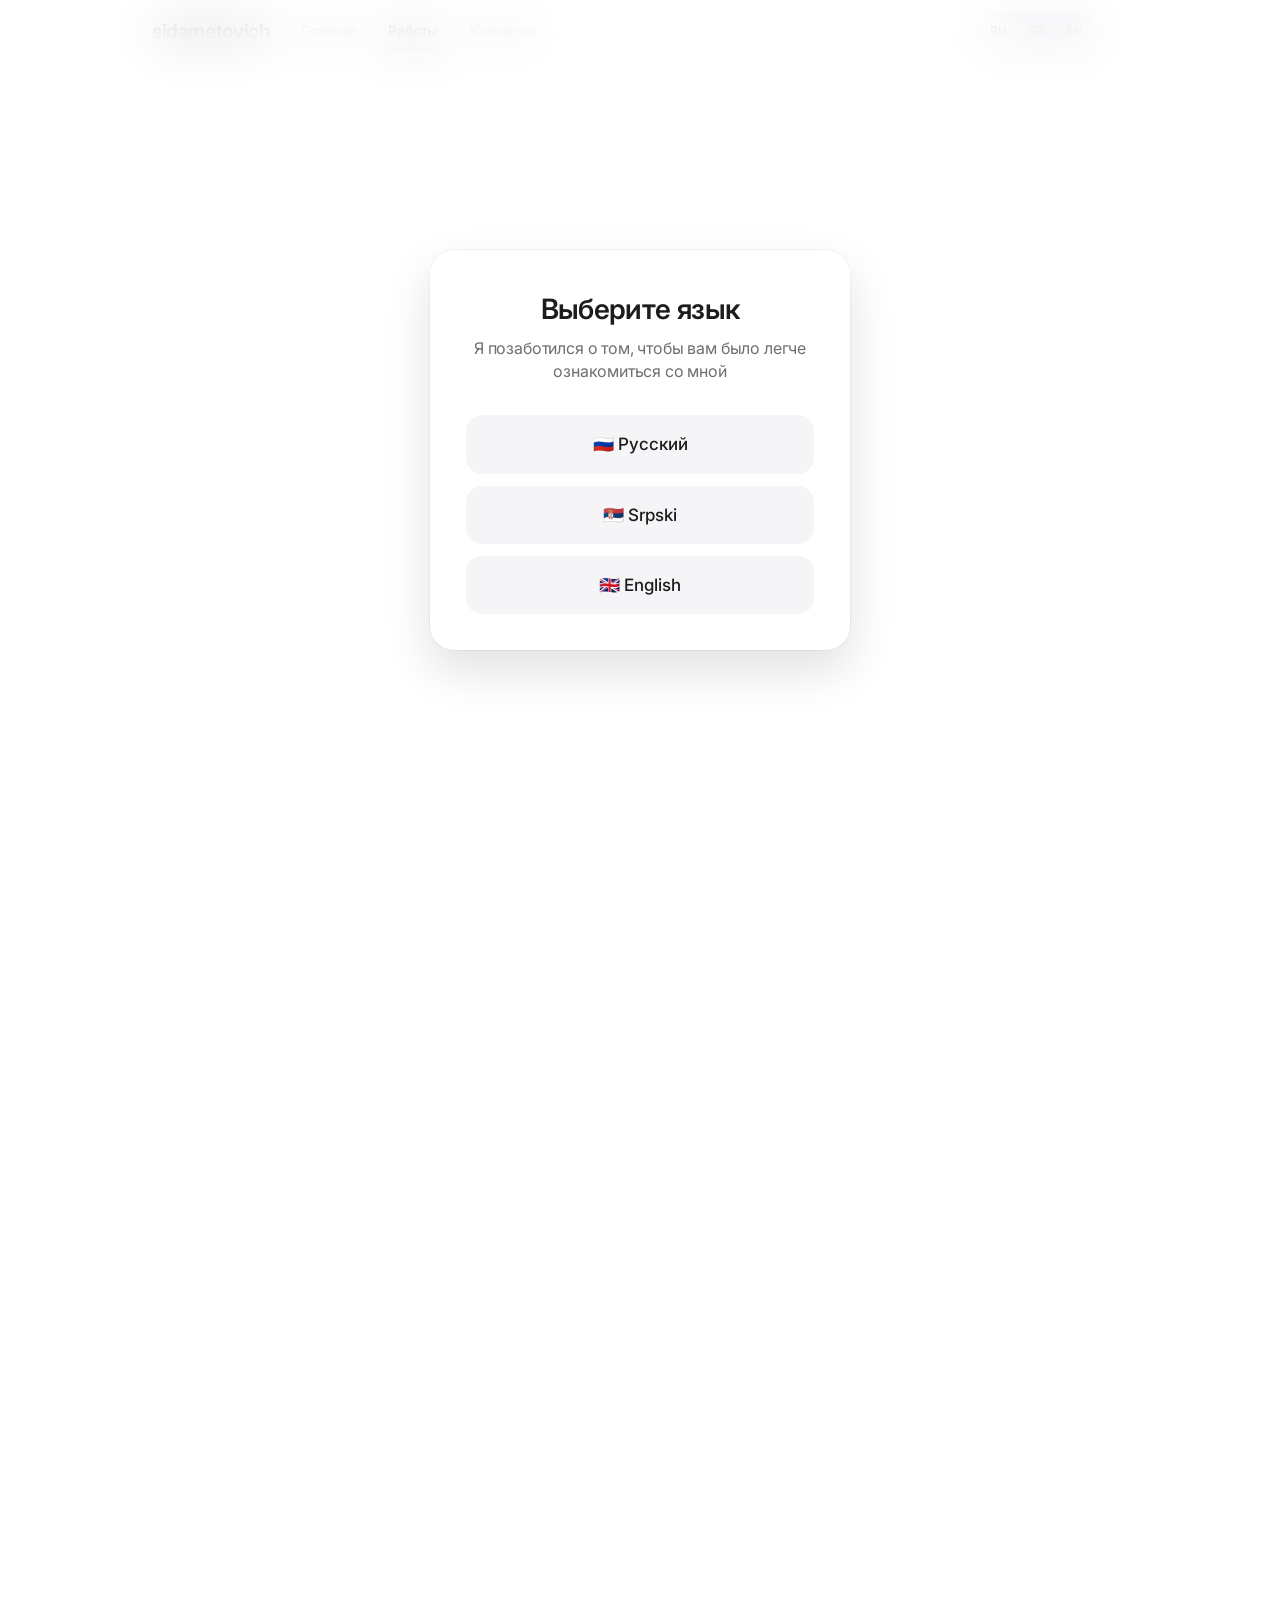
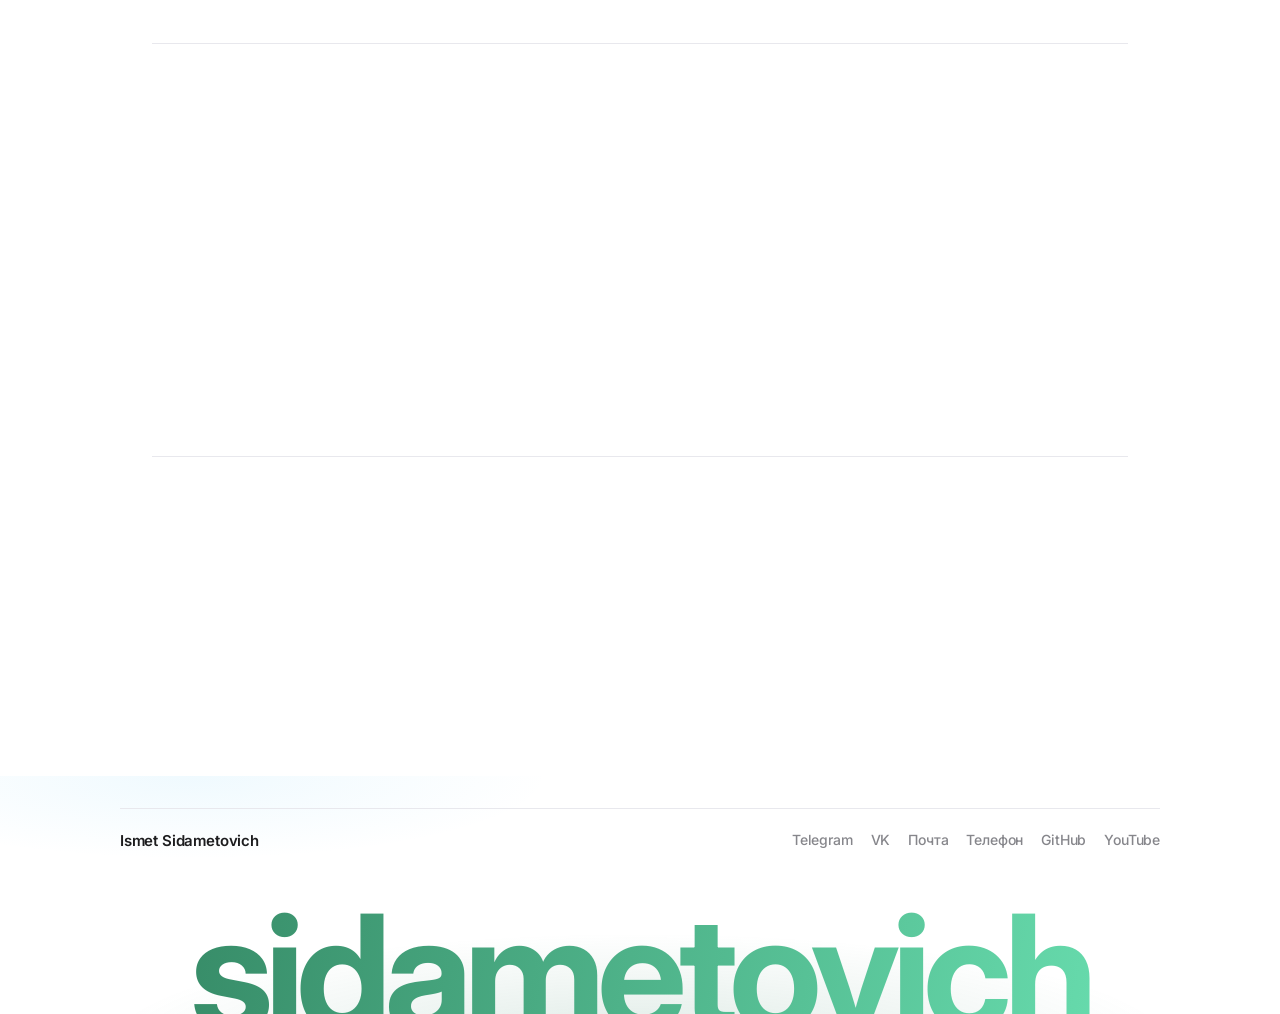
==== commit ce0192d8: "Add files via upload" ====
--- a/ai.html
+++ b/ai.html
@@ -12,6 +12,10 @@
   <link href="https://cdnjs.cloudflare.com/ajax/libs/glightbox/3.2.0/css/glightbox.min.css" rel="stylesheet">
   <link href="assets/css/style.css" rel="stylesheet">
   <script>document.documentElement.classList.add('js');</script>
+  <!-- favicon:start -->
+  <link rel="icon" type="image/png" href="assets/uploads/site/1792814833040-favicon-512.png" data-favicon-static>
+  <link rel="apple-touch-icon" href="assets/uploads/site/1792814833057-apple-touch-icon.png" data-favicon-static>
+  <!-- favicon:end -->
 </head>
 <body>
   <div class="language-modal hidden" role="dialog" aria-modal="true" aria-labelledby="modal-title">
@@ -34,7 +38,6 @@
         <a href="projects.html" aria-current="page" data-i18n="nav_work">Работы</a>
         <a href="textme.html" data-i18n="nav_contact">Контакты</a>
       </nav>
-      <a class="tel" href="tel:+79817094436" data-link="phone" data-link-text>+7 981 709 44 36</a>
       <div class="language-switch" role="group" data-i18n-label="lang_aria" aria-label="Выбор языка">
         <button class="lang-btn" data-lang="ru" aria-label="Русский" title="Русский" type="button">RU</button>
         <button class="lang-btn" data-lang="sr" aria-label="Srpski" title="Srpski" type="button">SR</button>
@@ -71,9 +74,10 @@
 
   </main>
 
-  <footer data-section="global-footer">
-    <div class="fn">Ismet Sidametovich</div>
-    <div class="fl">
+  <footer class="site-foot" data-section="global-footer">
+    <div class="sf-top">
+      <div class="fn">Ismet Sidametovich</div>
+      <div class="fl">
       <a href="https://t.me/rozhkov_leonid" data-link="telegram">Telegram</a>
       <a href="https://vk.com/rozhkovleonid" data-link="vk">VK</a>
       <a href="mailto:ismetsidametovich@gmail.com" data-link="email" data-i18n="f_email">Почта</a>
@@ -81,6 +85,8 @@
       <a href="https://github.com/LeonidTape" data-link="github">GitHub</a>
       <a href="https://www.youtube.com/@leonidtrapper" data-link="youtube">YouTube</a>
     </div>
+    </div>
+    <div class="sf-mark" aria-hidden="true">sidametovich</div>
   </footer>
 
   <script src="https://cdnjs.cloudflare.com/ajax/libs/gsap/3.12.5/gsap.min.js"></script>
--- a/assets/css/style.css
+++ b/assets/css/style.css
@@ -9,8 +9,8 @@
   --text: #1D1D1F;
   --text-2: #6E6E73;
   --text-3: #86868B;
-  --accent: #0071E3;
-  --accent-hover: #0077ED;
+  --accent: #2E7D5B;
+  --accent-hover: #266B4D;
   --line: #D2D2D7;
   --line-soft: #E8E8ED;
 
@@ -87,7 +87,7 @@
 }
 
 ::selection {
-  background: rgba(0, 113, 227, 0.18);
+  background: rgba(46, 125, 91, 0.18);
 }
 
 /* ==========================================================================
@@ -455,13 +455,13 @@
   font-size: 17px;
   font-weight: 500;
   letter-spacing: -0.01em;
-  box-shadow: 0 2px 10px rgba(0, 113, 227, 0.22);
+  box-shadow: 0 2px 10px rgba(46, 125, 91, 0.22);
 }
 
 .btn:hover {
   background: var(--accent-hover);
   transform: translateY(-1px);
-  box-shadow: 0 6px 18px rgba(0, 113, 227, 0.3);
+  box-shadow: 0 6px 18px rgba(46, 125, 91, 0.3);
 }
 
 .btn:active {
@@ -2047,3 +2047,641 @@
     animation-duration: 0.01ms !important;
   }
 }
+
+/* ==========================================================================
+   Главная: стопка бейджиков с фото и должностью
+   ========================================================================== */
+
+.badge-wrap {
+  display: flex;
+  flex-direction: column;
+  align-items: center;
+  gap: 18px;
+  padding-top: 8px;
+}
+
+.badge-stack {
+  position: relative;
+  width: 240px;
+  height: 320px;
+  perspective: 900px;
+  transform-style: preserve-3d;
+  touch-action: pan-y;
+  user-select: none;
+  -webkit-user-select: none;
+}
+
+.badge {
+  position: absolute;
+  inset: 0;
+  display: flex;
+  flex-direction: column;
+  padding: 12px 12px 18px;
+  border-radius: 24px;
+  background: #FFFFFF;
+  border: 1px solid rgba(0, 0, 0, 0.05);
+  box-shadow: 0 10px 30px rgba(0, 0, 0, 0.06), 0 2px 6px rgba(0, 0, 0, 0.03);
+  transform-origin: 50% 0%;
+  transition:
+    transform 0.7s cubic-bezier(0.22, 0.8, 0.3, 1),
+    opacity 0.6s ease,
+    box-shadow 0.9s ease;
+  will-change: transform, opacity;
+}
+
+.badge-photo {
+  flex: 1;
+  border-radius: 16px;
+  overflow: hidden;
+  background: var(--surface);
+}
+
+.badge-photo img {
+  width: 100%;
+  height: 100%;
+  object-fit: cover;
+  object-position: 50% 30%;
+  display: block;
+  pointer-events: none;
+}
+
+.badge-role {
+  margin: 14px 0 0;
+  font-size: 16px;
+  font-weight: 600;
+  letter-spacing: -0.01em;
+  color: var(--text);
+  text-align: center;
+  transition: opacity 0.4s ease;
+}
+
+/* Позиции в стопке в 3D: 0 — спереди, 1 — чуть сзади, 2 — самый дальний */
+.badge[data-pos="0"] {
+  z-index: 3;
+  transform: translate3d(0, 0, 20px) rotate(0deg) scale(1);
+  opacity: 1;
+}
+
+.badge[data-pos="1"] {
+  z-index: 2;
+  transform: translate3d(16px, 14px, 10px) rotate(4deg) scale(0.95);
+  opacity: 0.85;
+  box-shadow: 0 8px 24px rgba(0, 0, 0, 0.05);
+}
+
+.badge[data-pos="2"] {
+  z-index: 1;
+  transform: translate3d(-14px, 26px, 0) rotate(-3deg) scale(0.9);
+  opacity: 0.55;
+  box-shadow: 0 4px 12px rgba(0, 0, 0, 0.03);
+}
+
+.badge-dots {
+  display: flex;
+  gap: 18px;
+  justify-content: center;
+  align-items: center;
+  min-height: 24px;
+}
+
+/* Точка-переключатель. Хитбокс шире видимой точки: ::before растянут на 14px во все стороны */
+.badge-dot {
+  position: relative;
+  width: 8px;
+  height: 8px;
+  padding: 0;
+  border: 0;
+  border-radius: 999px;
+  background: var(--surface-2);
+  cursor: pointer;
+  transition: width 0.5s cubic-bezier(0.22, 0.8, 0.3, 1), background 0.4s ease;
+}
+
+.badge-dot::before {
+  content: "";
+  position: absolute;
+  inset: -14px;
+}
+
+.badge-dot.is-active {
+  width: 22px;
+}
+
+.badge-dot:focus-visible {
+  outline: 2px solid var(--accent);
+  outline-offset: 14px;
+}
+
+/* Прогресс до следующего перелистывания: заполняется внутри активной точки */
+.badge-dot-fill {
+  position: absolute;
+  inset: 0;
+  border-radius: 999px;
+  background: var(--accent);
+  transform: scaleX(0);
+  transform-origin: left center;
+  pointer-events: none;
+}
+
+.badge-dot.is-active .badge-dot-fill {
+  animation: badge-dot-fill var(--badge-delay, 3.8s) linear forwards;
+}
+
+.badge-wrap:hover .badge-dot-fill {
+  animation-play-state: paused;
+}
+
+.badge-wrap.is-static .badge-dot-fill {
+  animation: none;
+  transform: scaleX(0);
+}
+
+@keyframes badge-dot-fill {
+  from { transform: scaleX(0); }
+  to { transform: scaleX(1); }
+}
+
+@media (max-width: 600px) {
+  .badge-stack {
+    width: 220px;
+    height: 296px;
+  }
+}
+
+/* Подпись рядом с бейджем меняется вместе с активной карточкой */
+.role {
+  display: grid;
+  justify-items: center;
+}
+
+.role-item {
+  grid-area: 1 / 1;
+  opacity: 0;
+  transform: translateY(6px);
+  transition: opacity 0.6s ease, transform 0.6s cubic-bezier(0.22, 0.8, 0.3, 1);
+}
+
+.role-item.is-active {
+  opacity: 1;
+  transform: translateY(0);
+}
+
+/* ==========================================================================
+   Страница «Работы»: фильтры по тегам и карточки проектов
+   ========================================================================== */
+
+.projects-section {
+  margin-top: 8px;
+}
+
+.p-filters {
+  display: flex;
+  flex-wrap: wrap;
+  gap: 10px;
+  justify-content: center;
+  margin: 0 0 36px;
+}
+
+.p-filter {
+  padding: 9px 18px;
+  border: 1px solid rgba(0, 0, 0, 0.1);
+  border-radius: 999px;
+  background: #FFFFFF;
+  color: var(--text, #1D1D1F);
+  font: inherit;
+  font-size: 14px;
+  font-weight: 500;
+  cursor: pointer;
+  transition: background 0.3s ease, color 0.3s ease, border-color 0.3s ease;
+}
+
+.p-filter:hover {
+  border-color: var(--accent);
+}
+
+.p-filter.is-active {
+  background: var(--accent);
+  border-color: var(--accent);
+  color: #FFFFFF;
+}
+
+.p-filter:focus-visible {
+  outline: 2px solid var(--accent);
+  outline-offset: 3px;
+}
+
+.p-grid {
+  display: grid;
+  grid-template-columns: repeat(auto-fill, minmax(280px, 1fr));
+  gap: 24px;
+}
+
+.p-card {
+  display: flex;
+  flex-direction: column;
+  overflow: hidden;
+  border-radius: 20px;
+  background: #FFFFFF;
+  border: 1px solid rgba(0, 0, 0, 0.06);
+  box-shadow: 0 10px 30px rgba(0, 0, 0, 0.05);
+  color: inherit;
+  text-decoration: none;
+  transition: transform 0.5s cubic-bezier(0.22, 0.8, 0.3, 1), box-shadow 0.5s ease;
+}
+
+.p-card:hover {
+  transform: translateY(-4px);
+  box-shadow: 0 16px 40px rgba(0, 0, 0, 0.08);
+}
+
+.p-card-media {
+  aspect-ratio: 16 / 10;
+  background: var(--surface, #F5F5F7);
+  overflow: hidden;
+}
+
+.p-card-media img {
+  width: 100%;
+  height: 100%;
+  object-fit: cover;
+  display: block;
+  transition: transform 0.6s ease;
+}
+
+.p-card:hover .p-card-media img {
+  transform: scale(1.03);
+}
+
+.p-card-media.is-empty {
+  display: flex;
+  align-items: center;
+  justify-content: center;
+}
+
+.p-card-initial {
+  font-size: 56px;
+  font-weight: 700;
+  color: var(--accent);
+  opacity: 0.35;
+}
+
+.p-card-body {
+  display: flex;
+  flex-direction: column;
+  gap: 8px;
+  flex: 1;
+  padding: 20px 22px 22px;
+}
+
+.p-card-year {
+  margin: 0;
+  font-size: 13px;
+  color: var(--muted, #6E6E73);
+}
+
+.p-card-title {
+  margin: 0;
+  font-size: 19px;
+  font-weight: 600;
+  letter-spacing: -0.01em;
+}
+
+.p-card-text {
+  margin: 0;
+  font-size: 15px;
+  line-height: 1.5;
+  color: var(--muted, #6E6E73);
+}
+
+.p-card-more {
+  margin-top: auto;
+  padding-top: 8px;
+  font-size: 14px;
+  font-weight: 500;
+  color: var(--accent);
+}
+
+.p-tags {
+  display: flex;
+  flex-wrap: wrap;
+  gap: 6px;
+}
+
+.p-tag {
+  padding: 4px 10px;
+  border-radius: 999px;
+  background: var(--surface, #F5F5F7);
+  font-size: 12px;
+  font-weight: 500;
+  color: var(--muted, #6E6E73);
+}
+
+.p-empty {
+  grid-column: 1 / -1;
+  text-align: center;
+  padding: 40px 0;
+  color: var(--muted, #6E6E73);
+}
+
+.p-empty .p-filter {
+  margin-top: 12px;
+}
+
+/* Страница отдельного проекта */
+.w-tags {
+  justify-content: center;
+  margin-top: 16px;
+}
+
+.w-video {
+  margin: 28px 0;
+}
+
+.w-video video {
+  display: block;
+  width: 100%;
+  border-radius: 16px;
+  background: #000;
+}
+
+.w-video figcaption {
+  margin-top: 8px;
+  font-size: 14px;
+  color: var(--muted, #6E6E73);
+  text-align: center;
+}
+
+.btn-back {
+  margin-top: 48px;
+}
+
+@media (max-width: 600px) {
+  .p-grid {
+    grid-template-columns: 1fr;
+  }
+}
+
+/* ==========================================================================
+   Особые карты (как в Balatro): радужная кромка, голографический блеск,
+   наклон и блик за курсором. Класс .is-special ставится на карточку:
+   выделенная работа, навык или карточка контактов (см. special-cards.js).
+   ========================================================================== */
+
+.p-item {
+  display: flex;
+  flex-direction: column;
+}
+
+.p-item > .p-card {
+  flex: 1;
+}
+
+.p-filters-years {
+  margin-bottom: 14px;
+}
+
+.is-special:is(.p-card, .tile, .contact-card) {
+  position: relative;
+  isolation: isolate;
+  transform: perspective(800px) rotateX(var(--rx, 0deg)) rotateY(var(--ry, 0deg));
+  transition: transform 0.35s cubic-bezier(0.22, 0.8, 0.3, 1), box-shadow 0.5s ease;
+  box-shadow: 0 14px 36px rgba(0, 0, 0, 0.12), 0 2px 6px rgba(0, 0, 0, 0.06);
+  will-change: transform;
+}
+
+.is-special:is(.p-card, .tile, .contact-card):hover {
+  transform: perspective(800px) rotateX(var(--rx, 0deg)) rotateY(var(--ry, 0deg)) translateY(-3px);
+  box-shadow: 0 22px 46px rgba(0, 0, 0, 0.16), 0 2px 8px rgba(0, 0, 0, 0.08);
+}
+
+/* Радужная кромка */
+.is-special::before {
+  content: "";
+  position: absolute;
+  inset: 0;
+  z-index: 3;
+  border-radius: inherit;
+  padding: 2px;
+  background: linear-gradient(120deg, #FF6AD5, #FFD166, #6EE7B7, #60A5FA, #C084FC, #FF6AD5);
+  background-size: 300% 300%;
+  -webkit-mask: linear-gradient(#000 0 0) content-box, linear-gradient(#000 0 0);
+  -webkit-mask-composite: xor;
+  mask: linear-gradient(#000 0 0) content-box exclude, linear-gradient(#000 0 0);
+  pointer-events: none;
+  animation: special-edge 6s linear infinite alternate;
+}
+
+/* Голографический блеск: радуга движется, блик следует за курсором */
+.is-special::after {
+  content: "";
+  position: absolute;
+  inset: 0;
+  z-index: 2;
+  border-radius: inherit;
+  pointer-events: none;
+  background:
+    radial-gradient(circle at var(--mx, 50%) var(--my, 50%), rgba(255, 255, 255, 0.55), transparent 42%),
+    linear-gradient(115deg, transparent 22%, rgba(255, 0, 140, 0.22) 36%, rgba(255, 220, 0, 0.24) 46%,
+      rgba(0, 255, 200, 0.22) 56%, rgba(130, 80, 255, 0.22) 66%, transparent 80%);
+  background-size: 100% 100%, 260% 260%;
+  mix-blend-mode: overlay;
+  animation: special-foil 5s ease-in-out infinite alternate;
+}
+
+.is-special > * {
+  position: relative;
+  z-index: 1;
+}
+
+@keyframes special-edge {
+  0% { background-position: 0% 50%; }
+  100% { background-position: 100% 50%; }
+}
+
+@keyframes special-foil {
+  0% { background-position: 0 0, 0% 50%; }
+  100% { background-position: 0 0, 100% 50%; }
+}
+
+@media (prefers-reduced-motion: reduce) {
+  .is-special,
+  .is-special::before,
+  .is-special::after {
+    animation: none;
+    transition: none;
+    transform: none;
+  }
+}
+
+/* ==========================================================================
+   Фон первого экрана главной: дрейфующие цветовые пятна и точечная сетка,
+   которая растворяется книзу. Только для .hero-home, остальной сайт не меняется.
+   ========================================================================== */
+
+.hero-home,
+.hero-bg {
+  position: relative;
+  isolation: isolate;
+}
+
+.hero-home::before,
+.hero-home::after,
+.hero-bg::before,
+.hero-bg::after {
+  content: "";
+  position: absolute;
+  pointer-events: none;
+  z-index: -1;
+}
+
+/* Цветовые пятна */
+.hero-home::before,
+.hero-bg::before {
+  inset: -10% -5% 0 -5%;
+  background:
+    radial-gradient(38% 42% at 18% 22%, rgba(46, 125, 91, 0.16), transparent 70%),
+    radial-gradient(34% 40% at 82% 16%, rgba(56, 189, 248, 0.14), transparent 70%),
+    radial-gradient(30% 36% at 60% 58%, rgba(167, 139, 250, 0.10), transparent 70%);
+  filter: blur(18px);
+  animation: hero-blobs 22s ease-in-out infinite alternate;
+}
+
+/* Точечная сетка, растворяется книзу */
+.hero-home::after,
+.hero-bg::after {
+  inset: 0;
+  background-image: radial-gradient(rgba(29, 29, 31, 0.10) 1px, transparent 1.2px);
+  background-size: 22px 22px;
+  -webkit-mask-image: linear-gradient(to bottom, #000 0%, rgba(0, 0, 0, 0.35) 45%, transparent 85%);
+          mask-image: linear-gradient(to bottom, #000 0%, rgba(0, 0, 0, 0.35) 45%, transparent 85%);
+}
+
+@keyframes hero-blobs {
+  0% { transform: translate3d(0, 0, 0) scale(1); }
+  50% { transform: translate3d(2%, 3%, 0) scale(1.04); }
+  100% { transform: translate3d(-2%, 1%, 0) scale(0.98); }
+}
+
+@media (prefers-reduced-motion: reduce) {
+  .hero-home::before,
+  .hero-bg::before { animation: none; }
+}
+
+/* ==========================================================================
+   Футер: крупная надпись sidametovich в цветах проекта, внизу страницы.
+   Ссылки сверху, надпись обрезается по нижнему краю.
+   ========================================================================== */
+
+.site-foot {
+  position: relative;
+  isolation: isolate;
+  overflow: hidden;
+  max-width: none;
+  margin: var(--gap-xl) 0 0;
+  padding: var(--gap-lg) var(--pad) 0;
+  border-top: 0;
+  display: block;
+}
+
+.site-foot::before {
+  content: "";
+  position: absolute;
+  inset: 0;
+  z-index: -1;
+  pointer-events: none;
+  background:
+    radial-gradient(60% 70% at 50% 115%, rgba(46, 125, 91, 0.16), transparent 70%),
+    radial-gradient(40% 50% at 15% 0%, rgba(56, 189, 248, 0.08), transparent 70%);
+}
+
+.sf-top {
+  max-width: var(--max);
+  margin: 0 auto;
+  display: flex;
+  justify-content: space-between;
+  align-items: center;
+  flex-wrap: wrap;
+  gap: var(--gap-md);
+  padding-top: var(--gap-md);
+  padding-bottom: var(--gap-md);
+  border-top: 1px solid var(--line-soft);
+}
+
+.site-foot .fl {
+  display: flex;
+  flex-wrap: wrap;
+  gap: 18px;
+}
+
+.sf-mark {
+  margin: var(--gap-lg) -2% -0.16em;
+  font-size: clamp(56px, 12.5vw, 170px);
+  font-weight: 700;
+  letter-spacing: -0.05em;
+  line-height: 0.85;
+  white-space: nowrap;
+  text-align: center;
+  user-select: none;
+  pointer-events: none;
+  background: linear-gradient(100deg, var(--accent) 0%, #6EE7B7 45%, var(--accent) 100%);
+  background-size: 220% 100%;
+  -webkit-background-clip: text;
+  background-clip: text;
+  color: transparent;
+  animation: sf-shine 9s ease-in-out infinite alternate;
+}
+
+@keyframes sf-shine {
+  0% { background-position: 0% 50%; }
+  100% { background-position: 100% 50%; }
+}
+
+@media (prefers-reduced-motion: reduce) {
+  .sf-mark { animation: none; }
+}
+
+/* Дополнительные инструменты и места образования из админки */
+.chips li.is-extra {
+  border-style: dashed;
+}
+
+/* ==========================================================================
+   Встроенное видео ВК: адаптивная рамка 16:9 на любом экране
+   ========================================================================== */
+
+.w-embed {
+  margin: 28px 0;
+}
+
+.w-embed-frame {
+  position: relative;
+  width: 100%;
+  aspect-ratio: 16 / 9;
+  border-radius: 16px;
+  overflow: hidden;
+  background: #000;
+  box-shadow: var(--shadow-md);
+}
+
+.w-embed-frame iframe {
+  position: absolute;
+  inset: 0;
+  width: 100%;
+  height: 100%;
+  border: 0;
+  display: block;
+}
+
+.w-embed figcaption {
+  margin-top: 8px;
+  font-size: 14px;
+  color: var(--muted, #6E6E73);
+  text-align: center;
+}
+
+@media (max-width: 600px) {
+  .w-embed-frame {
+    border-radius: 12px;
+  }
+}
+
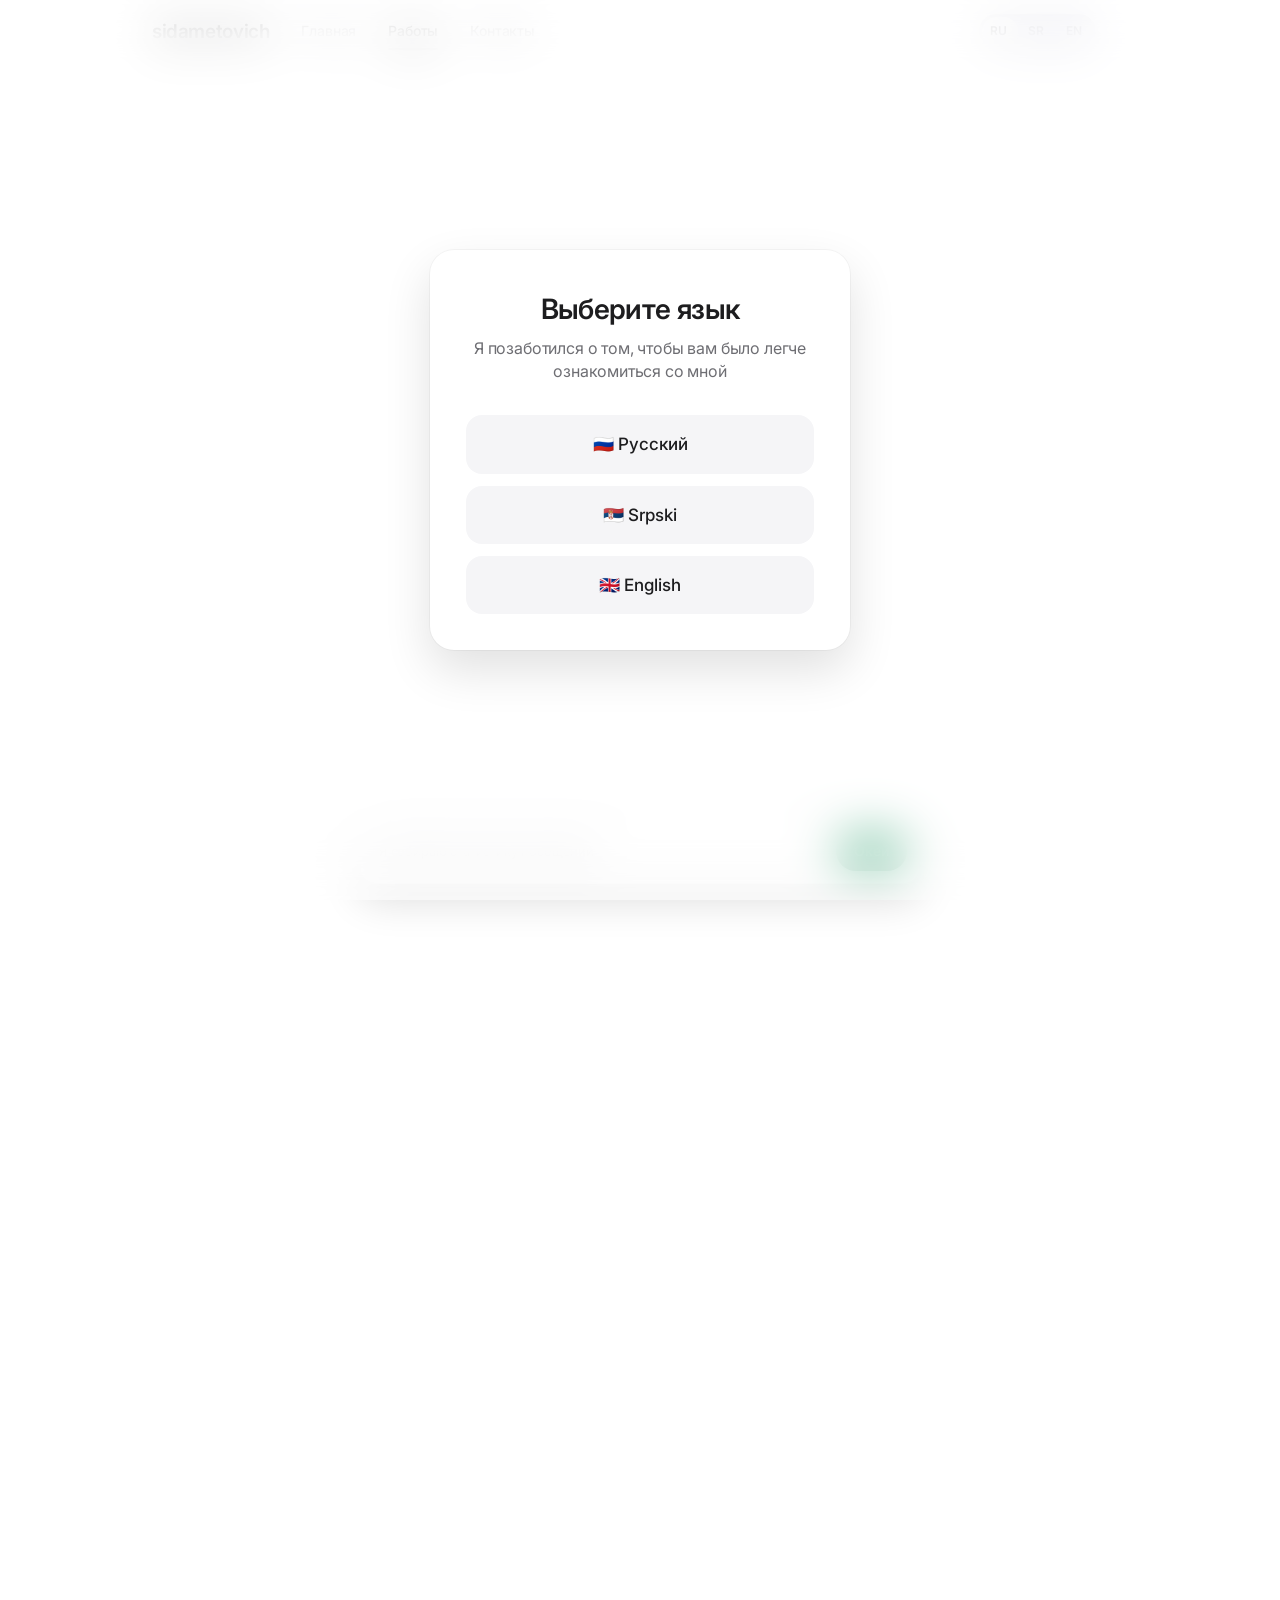
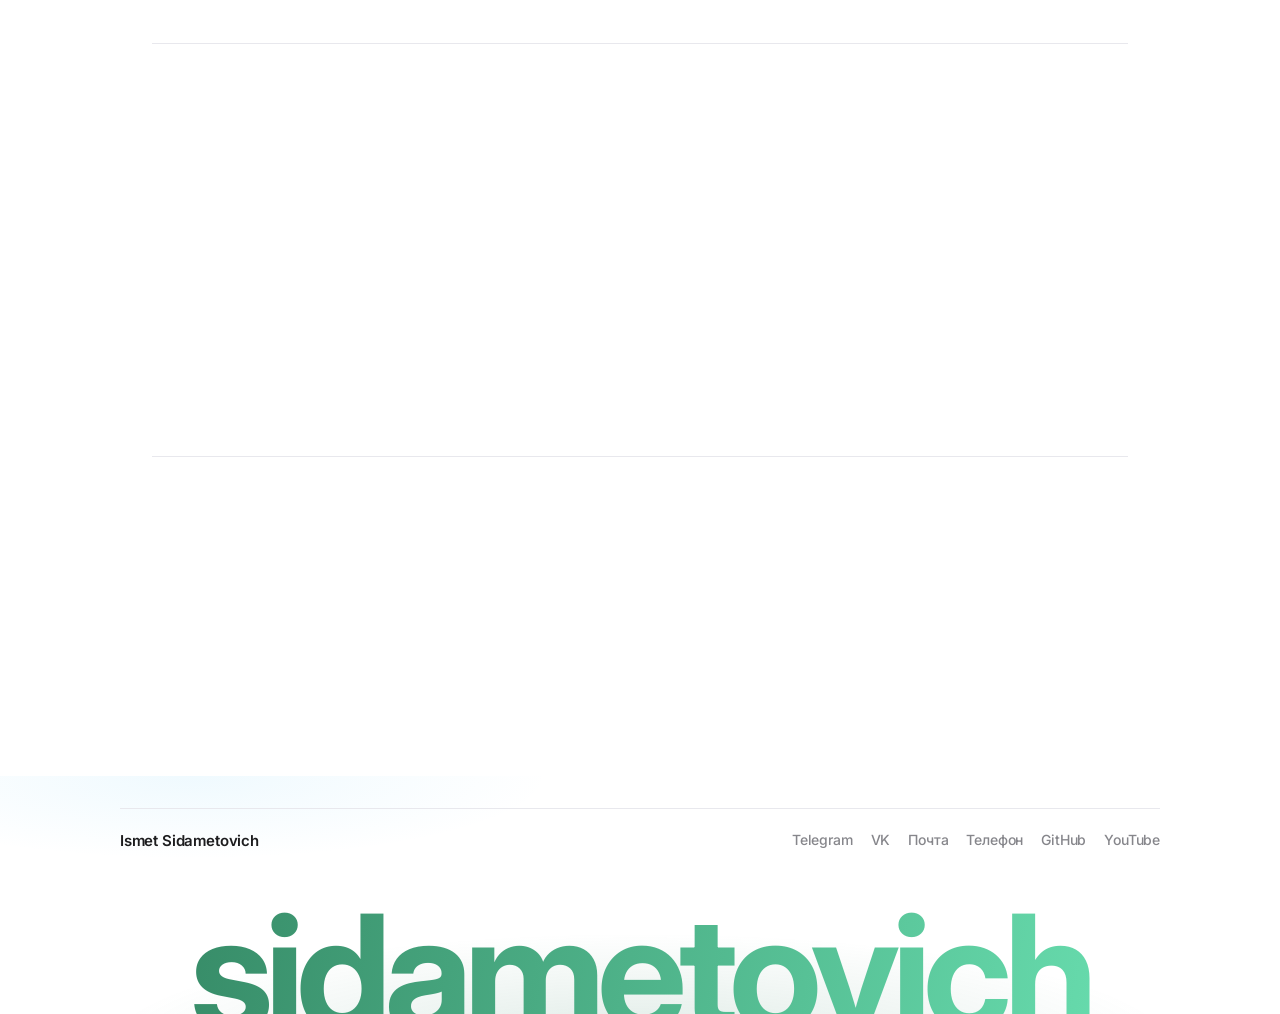
==== commit 154c89b2: "Add files via upload" ====
--- a/ai.html
+++ b/ai.html
@@ -11,11 +11,13 @@
   <link href="https://fonts.googleapis.com/css2?family=Inter:wght@400;500;600;700&display=swap" rel="stylesheet">
   <link href="https://cdnjs.cloudflare.com/ajax/libs/glightbox/3.2.0/css/glightbox.min.css" rel="stylesheet">
   <link href="assets/css/style.css" rel="stylesheet">
-  <script>document.documentElement.classList.add('js');</script>
-  <!-- favicon:start -->
+  <script>
+document.documentElement.classList.add('js');
+</script>
+
   <link rel="icon" type="image/png" href="assets/uploads/site/1792814833040-favicon-512.png" data-favicon-static>
   <link rel="apple-touch-icon" href="assets/uploads/site/1792814833057-apple-touch-icon.png" data-favicon-static>
-  <!-- favicon:end -->
+
 </head>
 <body>
   <div class="language-modal hidden" role="dialog" aria-modal="true" aria-labelledby="modal-title">
@@ -100,5 +102,6 @@
   <script src="assets/js/site-config-runtime.js"></script>
   <script src="assets/js/emoji.js"></script>
   <script src="assets/js/main.js"></script>
+  <script src="assets/js/analytics.js"></script>
 </body>
 </html>
--- a/assets/css/style.css
+++ b/assets/css/style.css
@@ -1,7 +1,3 @@
-/* ==========================================================================
-   Портфолио — светлая тема в духе Apple
-   ========================================================================== */
-
 :root {
   --bg: #FFFFFF;
   --surface: #F5F5F7;
@@ -90,10 +86,6 @@
   background: rgba(46, 125, 91, 0.18);
 }
 
-/* ==========================================================================
-   Модальное окно выбора языка
-   ========================================================================== */
-
 .language-modal {
   position: fixed;
   inset: 0;
@@ -169,10 +161,6 @@
   background: var(--surface-2);
   transform: scale(1.01);
 }
-
-/* ==========================================================================
-   Шапка
-   ========================================================================== */
 
 .top {
   position: sticky;
@@ -279,10 +267,6 @@
   box-shadow: var(--shadow-sm), 0 1px 1px rgba(0, 0, 0, 0.04);
 }
 
-/* ==========================================================================
-   Раскладка и типографика
-   ========================================================================== */
-
 main {
   max-width: var(--max);
   margin: 0 auto;
@@ -372,10 +356,6 @@
   color: var(--text-3);
 }
 
-/* ==========================================================================
-   Главная: профиль
-   ========================================================================== */
-
 .hero {
   text-align: center;
   padding-top: var(--gap-2xl);
@@ -438,10 +418,6 @@
   line-height: 1.5;
   color: var(--text-2);
 }
-
-/* ==========================================================================
-   Кнопки
-   ========================================================================== */
 
 .btn {
   display: inline-flex;
@@ -468,10 +444,6 @@
   transform: translateY(0) scale(0.99);
 }
 
-/* ==========================================================================
-   Плитки (навыки) и строки
-   ========================================================================== */
-
 .tiles {
   display: grid;
   grid-template-columns: repeat(auto-fit, minmax(260px, 1fr));
@@ -529,10 +501,6 @@
   margin: 0;
 }
 
-/* ==========================================================================
-   Опыт работы
-   ========================================================================== */
-
 .job {
   display: grid;
   grid-template-columns: minmax(200px, 300px) 1fr;
@@ -578,10 +546,6 @@
 .stack + h3 {
   margin-top: var(--gap-md);
 }
-
-/* ==========================================================================
-   Чипсы
-   ========================================================================== */
 
 .chips {
   list-style: none;
@@ -605,10 +569,6 @@
   transform: translateY(-1px);
 }
 
-/* ==========================================================================
-   Карточки работ
-   ========================================================================== */
-
 .cards {
   display: grid;
   grid-template-columns: repeat(auto-fit, minmax(280px, 1fr));
@@ -675,10 +635,6 @@
   font-weight: 500;
   color: var(--accent);
 }
-
-/* ==========================================================================
-   Статистика
-   ========================================================================== */
 
 .stats {
   list-style: none;
@@ -704,10 +660,6 @@
   margin-bottom: 6px;
 }
 
-/* ==========================================================================
-   Контакты
-   ========================================================================== */
-
 .contact-block {
   margin: var(--gap-xl) auto 0;
   max-width: 460px;
@@ -743,10 +695,6 @@
   font-weight: 500;
 }
 
-/* ==========================================================================
-   Медиа: обложки, галерея, иконки
-   ========================================================================== */
-
 .cover {
   width: 100%;
   max-height: 520px;
@@ -793,10 +741,6 @@
   object-fit: contain;
 }
 
-/* ==========================================================================
-   Подвал
-   ========================================================================== */
-
 footer {
   max-width: var(--max);
   margin: 0 auto;
@@ -831,18 +775,10 @@
   color: var(--accent);
 }
 
-/* ==========================================================================
-   Анимации (работают только при загруженном GSAP)
-   ========================================================================== */
-
 .js .reveal,
 .js .stagger > * {
   opacity: 0;
 }
-
-/* ==========================================================================
-   Адаптивность
-   ========================================================================== */
 
 @media (max-width: 900px) {
   :root {
@@ -948,10 +884,6 @@
     transition-duration: 0.01ms !important;
   }
 }
-
-/* ==========================================================================
-   Работы: динамические карточки, страница работы, карусель
-   ========================================================================== */
 
 .cards.works-grid {
   margin-top: var(--gap-md);
@@ -1118,7 +1050,6 @@
   }
 }
 
-/* Маленькие карточки: 3 в ряд на компьютере */
 .cards.cards-small {
   grid-template-columns: repeat(3, minmax(0, 1fr));
   gap: var(--gap-sm);
@@ -1161,7 +1092,6 @@
   }
 }
 
-/* Адаптивность по умолчанию: длинные слова и картинки не выходят за экран */
 [data-i18n],
 main,
 section {
@@ -1173,10 +1103,6 @@
   max-width: 100%;
   height: auto;
 }
-
-/* ==========================================================================
-   Эмодзи (картинки в стиле Apple) и флаги языков
-   ========================================================================== */
 
 img.emoji {
   display: inline-block;
@@ -1203,10 +1129,6 @@
   padding: 5px 11px 5px 8px;
 }
 
-/* ==========================================================================
-   Главная: фото слева, информация справа (на узких экранах — друг под другом)
-   ========================================================================== */
-
 .hero-home {
   text-align: left;
 }
@@ -1269,14 +1191,12 @@
   margin-top: var(--gap-lg);
 }
 
-/* Подвал выровнен по ширине содержимого страниц */
 footer {
   max-width: calc(var(--max) - 2 * var(--pad));
   padding-left: 0;
   padding-right: 0;
 }
 
-/* Карточки контактов */
 .contact-cards {
   display: grid;
   grid-template-columns: repeat(auto-fit, minmax(240px, 1fr));
@@ -1322,10 +1242,6 @@
   font-size: 15px;
   line-height: 1.45;
 }
-
-/* ==========================================================================
-   Карточки с работами: разворачиваются, внутри лучшие работы
-   ========================================================================== */
 
 .card-x,
 .card-gradient {
@@ -1410,7 +1326,6 @@
   transform: rotate(180deg);
 }
 
-/* Раскрывающаяся панель: высота меняется плавно */
 .card-x-panel {
   display: grid;
   grid-template-rows: 0fr;
@@ -1493,7 +1408,6 @@
   padding: var(--gap-xl) 0;
 }
 
-/* Градиентная карточка (например, Python) */
 .card-gradient {
   color: #FFFFFF;
   border: none;
@@ -1543,7 +1457,6 @@
   background: rgba(255, 255, 255, 0.32);
 }
 
-/* Страница карточки: сетка всех работ */
 .work-grid {
   display: grid;
   grid-template-columns: repeat(auto-fill, minmax(240px, 1fr));
@@ -1561,7 +1474,6 @@
   padding-top: 14px;
 }
 
-/* Маленькие карточки: сохраняем размер для разворачиваемых */
 .cards.cards-small .card-x-head img,
 .cards.cards-small .card-x-head .card-placeholder {
   height: 130px;
@@ -1581,10 +1493,6 @@
     padding: 20px 18px 18px;
   }
 }
-
-/* ==========================================================================
-   Обводка карточек и градиентная карточка с круглым фото
-   ========================================================================== */
 
 .card,
 .card-x,
@@ -1636,7 +1544,6 @@
   margin-top: 4px;
 }
 
-/* Подпись кнопки: «Открыть» в свёрнутом виде, «Свернуть» в развёрнутом */
 .card-x-toggle .t-close,
 .card-x.open .card-x-toggle .t-open {
   display: none;
@@ -1657,7 +1564,6 @@
   }
 }
 
-/* Круглое фото градиентной карточки: переопределяем общее правило для картинок карточек */
 .card-gradient .card-avatar {
   width: 76px;
   height: 76px;
@@ -1672,7 +1578,6 @@
   }
 }
 
-/* Цвет текста карточки (задаётся переменной --card-text в стиле карточки) */
 [style*="--card-text"] h3 {
   color: var(--card-text);
 }
@@ -1684,7 +1589,6 @@
   opacity: 0.92;
 }
 
-/* Цвет кнопок карточки (переменная --card-btn задаётся в стиле карточки) */
 .card-gh {
   background: var(--card-btn, rgba(255, 255, 255, 0.2));
 }
@@ -1703,7 +1607,6 @@
   filter: brightness(1.08);
 }
 
-/* Строка контактов: основная карточка и карточки рядом */
 .contact-row {
   display: flex;
   flex-wrap: wrap;
@@ -1776,7 +1679,6 @@
   }
 }
 
-/* Несколько флагов на карточке */
 .cc-flags {
   display: flex;
   flex-wrap: wrap;
@@ -1787,10 +1689,6 @@
 .cc-flags .cc-flag {
   margin-bottom: 0;
 }
-
-/* ==========================================================================
-   Уведомления снизу: стопкой, поверх всего, с прогресс-баром
-   ========================================================================== */
 
 .toast-stack {
   position: fixed;
@@ -1879,7 +1777,6 @@
   background: #D70015;
 }
 
-/* Наведение на уведомление останавливает таймер */
 .toast:hover .toast-bar span {
   animation-play-state: paused;
 }
@@ -1897,10 +1794,6 @@
   from { transform: scaleX(1); }
   to { transform: scaleX(0); }
 }
-
-/* ==========================================================================
-   Окно с телефоном: пружинит из карточки, закрывается по Esc или клику мимо
-   ========================================================================== */
 
 .phone-modal {
   position: fixed;
@@ -2048,10 +1941,6 @@
   }
 }
 
-/* ==========================================================================
-   Главная: стопка бейджиков с фото и должностью
-   ========================================================================== */
-
 .badge-wrap {
   display: flex;
   flex-direction: column;
@@ -2115,7 +2004,6 @@
   transition: opacity 0.4s ease;
 }
 
-/* Позиции в стопке в 3D: 0 — спереди, 1 — чуть сзади, 2 — самый дальний */
 .badge[data-pos="0"] {
   z-index: 3;
   transform: translate3d(0, 0, 20px) rotate(0deg) scale(1);
@@ -2144,7 +2032,6 @@
   min-height: 24px;
 }
 
-/* Точка-переключатель. Хитбокс шире видимой точки: ::before растянут на 14px во все стороны */
 .badge-dot {
   position: relative;
   width: 8px;
@@ -2172,7 +2059,6 @@
   outline-offset: 14px;
 }
 
-/* Прогресс до следующего перелистывания: заполняется внутри активной точки */
 .badge-dot-fill {
   position: absolute;
   inset: 0;
@@ -2208,7 +2094,6 @@
   }
 }
 
-/* Подпись рядом с бейджем меняется вместе с активной карточкой */
 .role {
   display: grid;
   justify-items: center;
@@ -2225,10 +2110,6 @@
   opacity: 1;
   transform: translateY(0);
 }
-
-/* ==========================================================================
-   Страница «Работы»: фильтры по тегам и карточки проектов
-   ========================================================================== */
 
 .projects-section {
   margin-top: 8px;
@@ -2387,7 +2268,6 @@
   margin-top: 12px;
 }
 
-/* Страница отдельного проекта */
 .w-tags {
   justify-content: center;
   margin-top: 16px;
@@ -2420,12 +2300,6 @@
     grid-template-columns: 1fr;
   }
 }
-
-/* ==========================================================================
-   Особые карты (как в Balatro): радужная кромка, голографический блеск,
-   наклон и блик за курсором. Класс .is-special ставится на карточку:
-   выделенная работа, навык или карточка контактов (см. special-cards.js).
-   ========================================================================== */
 
 .p-item {
   display: flex;
@@ -2454,7 +2328,6 @@
   box-shadow: 0 22px 46px rgba(0, 0, 0, 0.16), 0 2px 8px rgba(0, 0, 0, 0.08);
 }
 
-/* Радужная кромка */
 .is-special::before {
   content: "";
   position: absolute;
@@ -2471,7 +2344,6 @@
   animation: special-edge 6s linear infinite alternate;
 }
 
-/* Голографический блеск: радуга движется, блик следует за курсором */
 .is-special::after {
   content: "";
   position: absolute;
@@ -2513,11 +2385,6 @@
   }
 }
 
-/* ==========================================================================
-   Фон первого экрана главной: дрейфующие цветовые пятна и точечная сетка,
-   которая растворяется книзу. Только для .hero-home, остальной сайт не меняется.
-   ========================================================================== */
-
 .hero-home,
 .hero-bg {
   position: relative;
@@ -2534,7 +2401,6 @@
   z-index: -1;
 }
 
-/* Цветовые пятна */
 .hero-home::before,
 .hero-bg::before {
   inset: -10% -5% 0 -5%;
@@ -2546,7 +2412,6 @@
   animation: hero-blobs 22s ease-in-out infinite alternate;
 }
 
-/* Точечная сетка, растворяется книзу */
 .hero-home::after,
 .hero-bg::after {
   inset: 0;
@@ -2566,11 +2431,6 @@
   .hero-home::before,
   .hero-bg::before { animation: none; }
 }
-
-/* ==========================================================================
-   Футер: крупная надпись sidametovich в цветах проекта, внизу страницы.
-   Ссылки сверху, надпись обрезается по нижнему краю.
-   ========================================================================== */
 
 .site-foot {
   position: relative;
@@ -2640,14 +2500,9 @@
   .sf-mark { animation: none; }
 }
 
-/* Дополнительные инструменты и места образования из админки */
 .chips li.is-extra {
   border-style: dashed;
 }
-
-/* ==========================================================================
-   Встроенное видео ВК: адаптивная рамка 16:9 на любом экране
-   ========================================================================== */
 
 .w-embed {
   margin: 28px 0;
@@ -2685,3 +2540,78 @@
   }
 }
 
+.stats-banner {
+  position: fixed;
+  left: 50%;
+  bottom: max(16px, env(safe-area-inset-bottom, 0px));
+  z-index: 1000;
+  display: flex;
+  align-items: center;
+  justify-content: space-between;
+  gap: 14px;
+  box-sizing: border-box;
+  text-align: left;
+  width: min(560px, calc(100% - 32px));
+  padding: 12px 12px 12px 18px;
+  border-radius: 16px;
+  background: rgba(255, 255, 255, 0.92);
+  backdrop-filter: blur(12px);
+  -webkit-backdrop-filter: blur(12px);
+  border: 1px solid rgba(0, 0, 0, 0.06);
+  box-shadow: 0 16px 40px rgba(0, 0, 0, 0.14);
+  transform: translate(-50%, 24px);
+  opacity: 0;
+  transition: transform 0.5s cubic-bezier(0.22, 0.8, 0.3, 1), opacity 0.5s ease;
+}
+
+.stats-banner.is-visible {
+  transform: translate(-50%, 0);
+  opacity: 1;
+}
+
+.stats-banner.is-hidden {
+  transform: translate(-50%, 24px);
+  opacity: 0;
+}
+
+.stats-banner p {
+  flex: 1 1 auto;
+  margin: 0;
+  padding: 0;
+  font-size: 13px;
+  line-height: 1.45;
+  text-align: left;
+  color: var(--muted, #6E6E73);
+}
+
+.stats-banner button {
+  flex: 0 0 auto;
+  margin: 0;
+  padding: 9px 18px;
+  line-height: 1.2;
+  text-align: center;
+  border: 0;
+  border-radius: 999px;
+  background: var(--accent);
+  color: #FFFFFF;
+  font: inherit;
+  font-size: 14px;
+  font-weight: 500;
+  cursor: pointer;
+  transition: background 0.3s ease;
+}
+
+.stats-banner button:hover {
+  background: var(--accent-hover);
+}
+
+@media (max-width: 600px) {
+  .stats-banner {
+    flex-direction: column;
+    align-items: stretch;
+    text-align: center;
+  }
+  .stats-banner button {
+    width: 100%;
+  }
+}
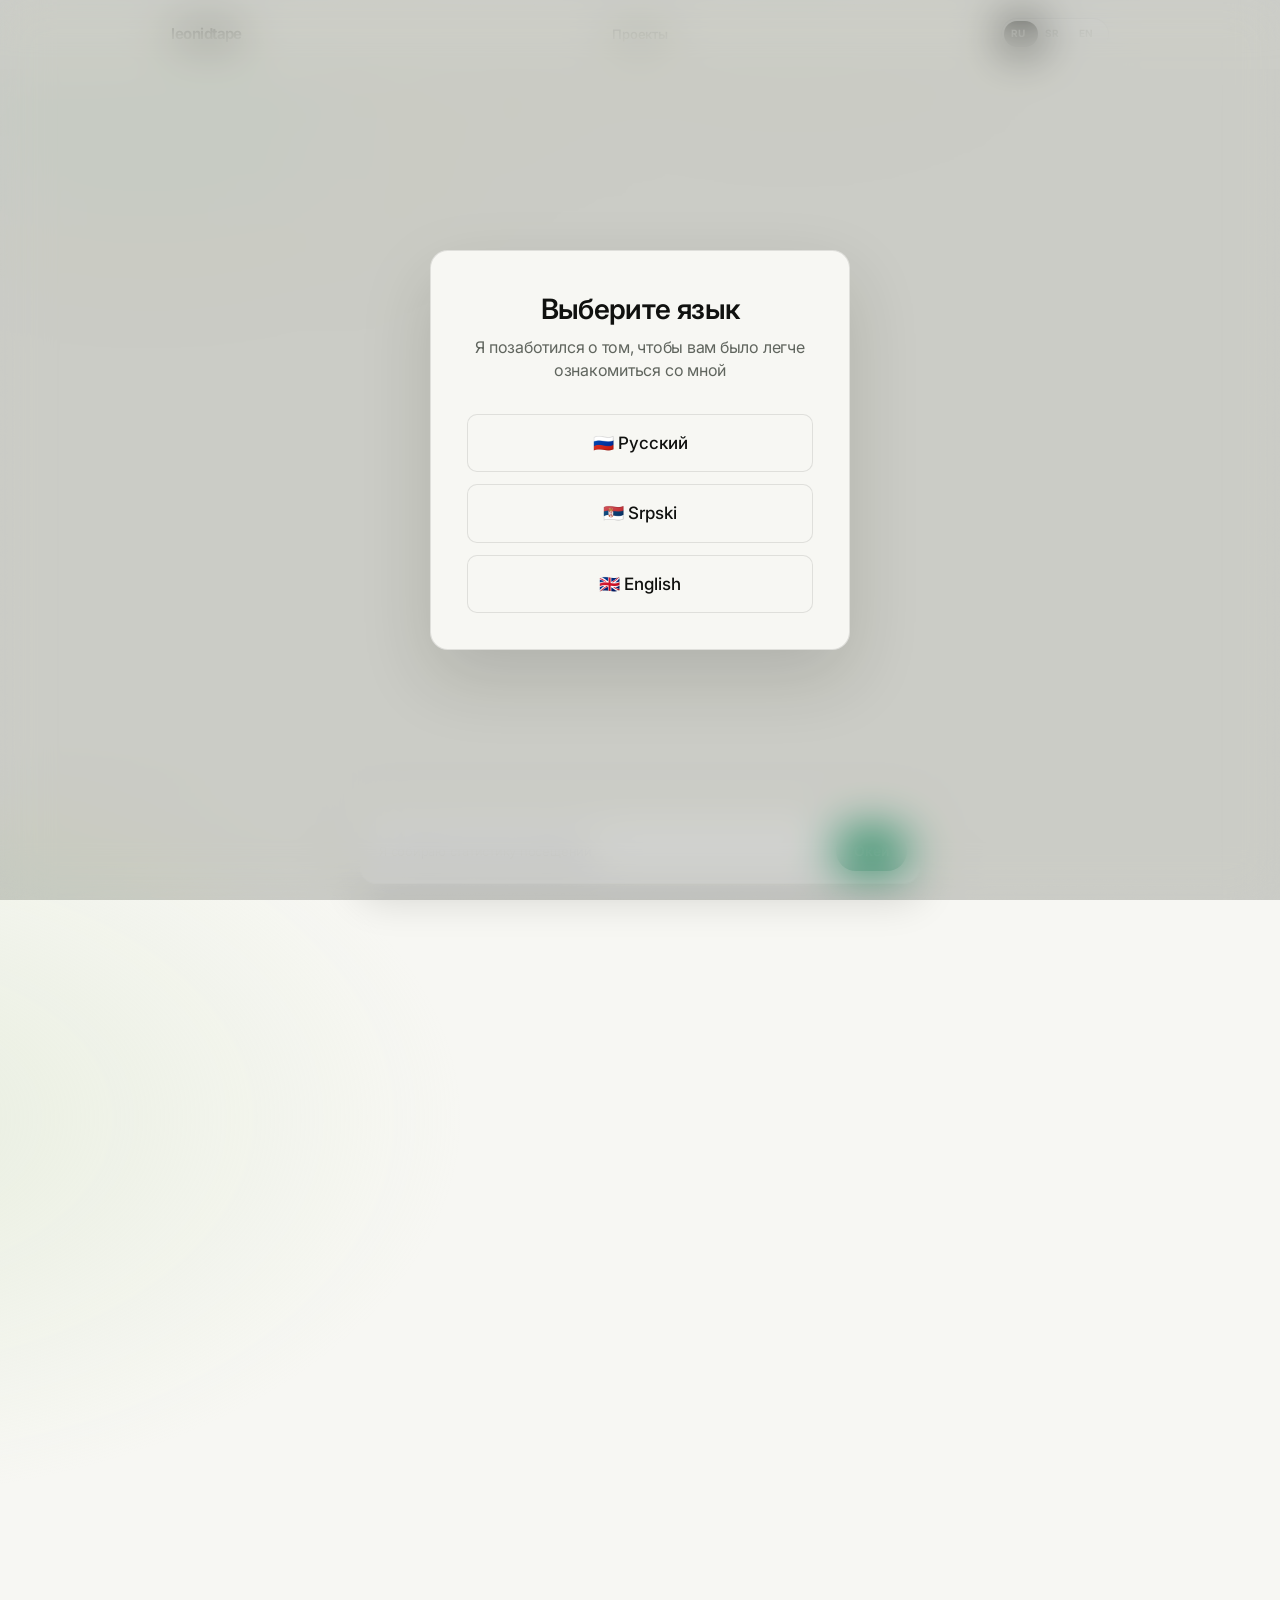
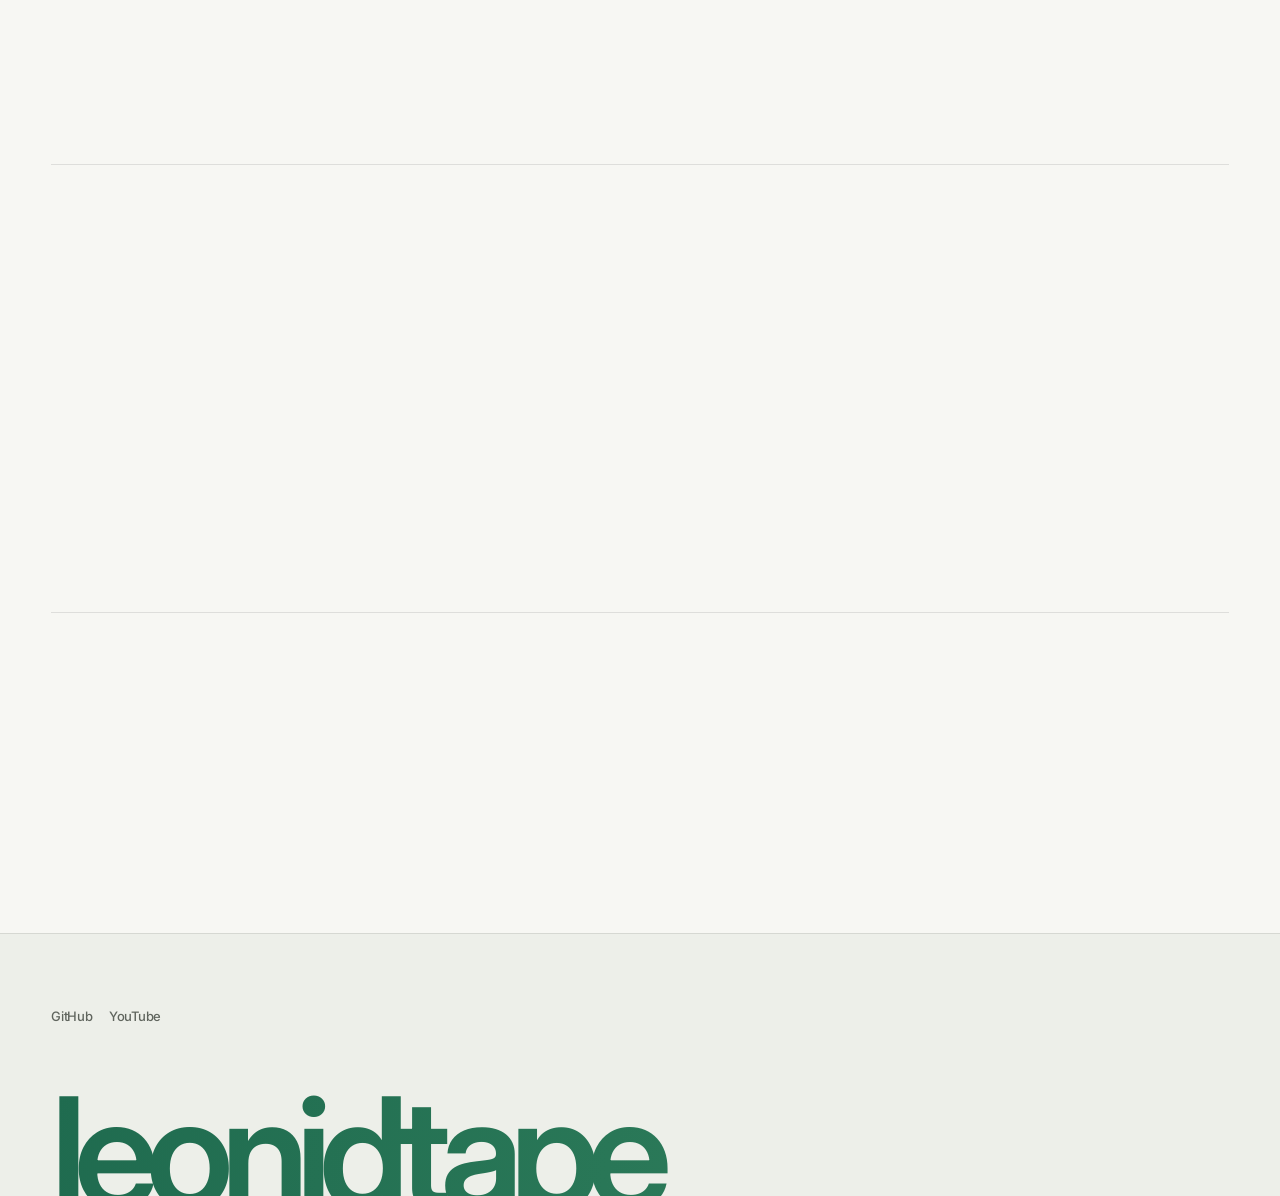
==== commit e0216c34: "Add files via upload" ====
--- a/ai.html
+++ b/ai.html
@@ -3,7 +3,7 @@
 <head>
   <meta charset="utf-8">
   <meta name="viewport" content="width=device-width, initial-scale=1, viewport-fit=cover">
-  <title data-i18n="title_ai">Работа с ИИ — Ismet Sidametovich</title>
+  <title data-i18n="title_ai">Работа с ИИ</title>
   <meta name="description" content="Портфолио работ UI/UX и веб-дизайнера" data-i18n-content="desc_projects">
   <meta name="theme-color" content="#FFFFFF">
   <link rel="preconnect" href="https://fonts.googleapis.com">
@@ -11,6 +11,7 @@
   <link href="https://fonts.googleapis.com/css2?family=Inter:wght@400;500;600;700&display=swap" rel="stylesheet">
   <link href="https://cdnjs.cloudflare.com/ajax/libs/glightbox/3.2.0/css/glightbox.min.css" rel="stylesheet">
   <link href="assets/css/style.css" rel="stylesheet">
+  <link href="assets/css/codex-theme.css" rel="stylesheet">
   <script>
 document.documentElement.classList.add('js');
 </script>
@@ -34,11 +35,9 @@
 
   <header class="top" data-section="global-header">
     <div class="top-inner">
-      <a class="brand" href="index.html">sidametovich</a>
+      <a class="brand" href="index.html">leonidtape</a>
       <nav>
-        <a href="index.html" data-i18n="nav_home">Главная</a>
-        <a href="projects.html" aria-current="page" data-i18n="nav_work">Работы</a>
-        <a href="textme.html" data-i18n="nav_contact">Контакты</a>
+        <a href="index.html" data-i18n="nav_work">Проекты</a>
       </nav>
       <div class="language-switch" role="group" data-i18n-label="lang_aria" aria-label="Выбор языка">
         <button class="lang-btn" data-lang="ru" aria-label="Русский" title="Русский" type="button">RU</button>
@@ -71,24 +70,19 @@
     </section>
 
     <section data-section="ai-s3">
-      <a class="btn reveal" href="projects.html" data-i18n="btn_other">К другим проектам</a>
+      <a class="btn reveal" href="index.html" data-i18n="btn_other">К другим проектам</a>
     </section>
 
   </main>
 
   <footer class="site-foot" data-section="global-footer">
     <div class="sf-top">
-      <div class="fn">Ismet Sidametovich</div>
       <div class="fl">
-      <a href="https://t.me/rozhkov_leonid" data-link="telegram">Telegram</a>
-      <a href="https://vk.com/rozhkovleonid" data-link="vk">VK</a>
-      <a href="mailto:ismetsidametovich@gmail.com" data-link="email" data-i18n="f_email">Почта</a>
-      <a href="tel:+79817094436" data-link="phone" data-i18n="f_phone">Телефон</a>
       <a href="https://github.com/LeonidTape" data-link="github">GitHub</a>
       <a href="https://www.youtube.com/@leonidtrapper" data-link="youtube">YouTube</a>
     </div>
     </div>
-    <div class="sf-mark" aria-hidden="true">sidametovich</div>
+    <div class="sf-mark" aria-hidden="true">leonidtape</div>
   </footer>
 
   <script src="https://cdnjs.cloudflare.com/ajax/libs/gsap/3.12.5/gsap.min.js"></script>
@@ -102,6 +96,7 @@
   <script src="assets/js/site-config-runtime.js"></script>
   <script src="assets/js/emoji.js"></script>
   <script src="assets/js/main.js"></script>
+  <script src="assets/js/footer-mark.js"></script>
   <script src="assets/js/analytics.js"></script>
 </body>
 </html>
--- a/assets/css/codex-theme.css
+++ b/assets/css/codex-theme.css
@@ -0,0 +1,971 @@
+/* A shared, grid-led visual system for every page of the portfolio. */
+
+:root {
+  --bg: #f7f7f3;
+  --surface: #ffffff;
+  --surface-soft: #eef0eb;
+  --surface-strong: #e5e9e2;
+  --text: #10110f;
+  --text-2: #60655e;
+  --text-3: #858b82;
+  --accent: #087d5c;
+  --accent-hover: #056348;
+  --line: rgba(16, 17, 15, 0.16);
+  --line-soft: rgba(16, 17, 15, 0.1);
+  --font: Inter, ui-sans-serif, system-ui, -apple-system, BlinkMacSystemFont, "Segoe UI", sans-serif;
+  --page: 1280px;
+  --pad: clamp(20px, 4vw, 56px);
+  --gutter: clamp(14px, 1.7vw, 24px);
+  --r-sm: 10px;
+  --r-md: 14px;
+  --r-lg: 18px;
+  --shadow-sm: 0 1px 2px rgba(16, 17, 15, 0.04);
+  --shadow-md: 0 16px 40px rgba(16, 17, 15, 0.08);
+  --shadow-lg: 0 28px 72px rgba(16, 17, 15, 0.14);
+}
+
+html {
+  background: var(--bg);
+  scroll-padding-top: 92px;
+}
+
+body {
+  min-width: 320px;
+  overflow-x: hidden;
+  background:
+    radial-gradient(76rem 42rem at 80% -20%, rgba(134, 195, 164, 0.18), transparent 65%),
+    radial-gradient(52rem 32rem at -12% 40%, rgba(220, 231, 207, 0.55), transparent 74%),
+    var(--bg);
+  color: var(--text);
+  font-family: var(--font);
+  font-size: 16px;
+  letter-spacing: -0.015em;
+}
+
+body::before {
+  position: fixed;
+  z-index: -2;
+  inset: 0;
+  content: "";
+  pointer-events: none;
+  opacity: 0.4;
+  background-image: linear-gradient(rgba(16, 17, 15, 0.026) 1px, transparent 1px), linear-gradient(90deg, rgba(16, 17, 15, 0.026) 1px, transparent 1px);
+  background-size: 48px 48px;
+  mask-image: linear-gradient(to bottom, #000, transparent 78%);
+}
+
+
+a {
+  color: inherit;
+}
+
+a:hover {
+  color: inherit;
+}
+
+::selection {
+  background: rgba(8, 125, 92, 0.22);
+}
+
+:focus-visible {
+  outline: 2px solid var(--accent);
+  outline-offset: 4px;
+}
+
+/* Header */
+.top {
+  position: sticky;
+  z-index: 50;
+  top: 0;
+  border-bottom: 1px solid transparent;
+  background: rgba(247, 247, 243, 0.76);
+  backdrop-filter: blur(16px) saturate(130%);
+  -webkit-backdrop-filter: blur(16px) saturate(130%);
+  box-shadow: none;
+}
+
+.top.scrolled {
+  border-bottom-color: var(--line-soft);
+  box-shadow: 0 1px 0 rgba(16, 17, 15, 0.02);
+}
+
+.top-inner {
+  display: grid;
+  grid-template-columns: 1fr auto 1fr;
+  align-items: center;
+  gap: 20px;
+  width: min(100%, calc(var(--page) + (var(--pad) * 2)));
+  min-height: 68px;
+  margin: 0 auto;
+  padding: 0 var(--pad);
+}
+
+.brand {
+  justify-self: start;
+  font-size: 15px;
+  font-weight: 650;
+  letter-spacing: -0.035em;
+}
+
+.top nav {
+  justify-self: center;
+  display: flex;
+  gap: 24px;
+}
+
+.top nav a {
+  padding: 8px 0;
+  color: var(--text-2);
+  font-size: 13px;
+  font-weight: 550;
+}
+
+.top nav a:hover,
+.top nav a[aria-current="page"] {
+  color: var(--text);
+}
+
+.top nav a[aria-current="page"]::after {
+  right: 0;
+  bottom: 2px;
+  height: 1px;
+  background: currentColor;
+}
+
+.language-switch {
+  justify-self: end;
+  gap: 0;
+  padding: 2px;
+  border: 1px solid var(--line-soft);
+  border-radius: 999px;
+  background: rgba(255, 255, 255, 0.58);
+}
+
+.lang-btn {
+  min-width: 34px;
+  padding: 5px 7px;
+  border-radius: 999px;
+  color: var(--text-3);
+  font-size: 10px;
+  font-weight: 700;
+  letter-spacing: 0.06em;
+}
+
+.lang-btn:hover,
+.lang-btn.active {
+  color: var(--text);
+}
+
+.lang-btn.active {
+  background: var(--text);
+  color: #fff;
+  box-shadow: none;
+}
+
+/* Shared layout */
+main {
+  position: relative;
+  z-index: 1;
+  width: min(100%, calc(var(--page) + (var(--pad) * 2)));
+  max-width: none;
+  margin: 0 auto;
+  padding: 0 var(--pad);
+}
+
+section {
+  padding: clamp(76px, 10vw, 144px) 0;
+}
+
+section + section {
+  border-top: 1px solid var(--line-soft);
+}
+
+h1,
+h2,
+h3,
+.brand {
+  color: var(--text);
+  font-family: var(--font);
+}
+
+h1 {
+  font-size: clamp(46px, 6vw, 86px);
+  font-weight: 560;
+  line-height: 0.98;
+  letter-spacing: -0.065em;
+}
+
+h2 {
+  margin-bottom: 36px;
+  font-size: clamp(30px, 3.4vw, 52px);
+  font-weight: 560;
+  line-height: 1.02;
+  letter-spacing: -0.052em;
+}
+
+h3 {
+  font-weight: 600;
+}
+
+p {
+  color: var(--text-2);
+}
+
+/* Page hero */
+.hero {
+  display: grid;
+  grid-template-columns: repeat(12, minmax(0, 1fr));
+  column-gap: var(--gutter);
+  align-content: center;
+  min-height: clamp(450px, 62svh, 690px);
+  padding-block: clamp(88px, 12vw, 176px) clamp(76px, 10vw, 132px);
+  text-align: left;
+}
+
+.hero > h1,
+.hero > .hero-title {
+  grid-column: 1 / span 8;
+  max-width: 930px;
+  margin: 0;
+}
+
+.hero > .lead,
+.hero > p:not(.hero-kicker) {
+  grid-column: 9 / -1;
+  align-self: end;
+  max-width: 340px;
+  margin: 0 0 6px;
+  font-size: clamp(17px, 1.45vw, 20px);
+  line-height: 1.45;
+}
+
+.hero > .lead + p {
+  grid-column: 9 / -1;
+  margin-top: 16px;
+  font-size: 15px;
+  line-height: 1.5;
+}
+
+.hero .cover {
+  grid-column: 1 / -1;
+  width: 100%;
+  max-height: none;
+  margin-top: clamp(42px, 6vw, 80px);
+  border: 1px solid var(--line-soft);
+  border-radius: var(--r-lg);
+  box-shadow: var(--shadow-md);
+}
+
+.hero-codex {
+  position: relative;
+  min-height: clamp(560px, 75svh, 820px);
+  padding-top: clamp(96px, 12vw, 164px);
+  padding-bottom: clamp(70px, 8vw, 112px);
+}
+
+.hero-kicker {
+  grid-column: 1 / -1;
+  margin: 0 0 clamp(28px, 4vw, 56px);
+  color: var(--accent);
+  font-size: 12px;
+  font-weight: 700;
+  letter-spacing: 0.1em;
+  line-height: 1;
+  text-transform: uppercase;
+}
+
+.hero-codex .hero-title {
+  grid-column: 1 / span 9;
+  margin: 0;
+  font-size: clamp(54px, 7.55vw, 116px);
+  font-weight: 540;
+  line-height: 0.9;
+  letter-spacing: -0.078em;
+  white-space: pre-line;
+}
+
+.hero-codex .lead {
+  grid-column: 9 / -1;
+  align-self: end;
+  max-width: 300px;
+  margin: 0 0 10px;
+  font-size: clamp(16px, 1.35vw, 19px);
+  line-height: 1.45;
+}
+
+.hero-scroll {
+  grid-column: 1 / -1;
+  display: inline-flex;
+  align-items: center;
+  gap: 10px;
+  width: max-content;
+  margin-top: clamp(70px, 10vw, 140px);
+  padding-bottom: 8px;
+  border-bottom: 1px solid var(--line);
+  color: var(--text);
+  font-size: 13px;
+  font-weight: 600;
+  transition: border-color 180ms ease, color 180ms ease;
+}
+
+.hero-scroll:hover {
+  border-color: var(--accent);
+  color: var(--accent);
+}
+
+.hero-scroll span {
+  color: var(--accent);
+  font-size: 16px;
+}
+
+/* Projects: a 12-column grid with cards that occupy four columns exactly. */
+.projects-section {
+  margin-top: 0;
+  padding-top: clamp(56px, 7vw, 96px);
+}
+
+.projects-heading {
+  display: grid;
+  grid-template-columns: repeat(12, minmax(0, 1fr));
+  column-gap: var(--gutter);
+  align-items: end;
+  margin-bottom: clamp(28px, 4vw, 56px);
+}
+
+.section-label {
+  grid-column: 1 / span 6;
+  margin: 0;
+  color: var(--text);
+  font-size: clamp(25px, 3vw, 42px);
+  font-weight: 560;
+  letter-spacing: -0.05em;
+  line-height: 1;
+}
+
+.projects-count {
+  grid-column: 12;
+  margin: 0;
+  color: var(--text-3);
+  font-size: 13px;
+  font-variant-numeric: tabular-nums;
+  text-align: right;
+}
+
+.p-grid {
+  display: grid;
+  grid-template-columns: repeat(12, minmax(0, 1fr));
+  gap: var(--gutter);
+}
+
+.p-item {
+  grid-column: span 4;
+  display: flex;
+  min-width: 0;
+}
+
+.p-card,
+.p-item > .p-card {
+  position: relative;
+  display: flex;
+  flex: 1;
+  min-height: 356px;
+  padding: clamp(20px, 2vw, 28px);
+  overflow: hidden;
+  border: 1px solid var(--line-soft);
+  border-radius: var(--r-lg);
+  background:
+    radial-gradient(22rem 17rem at 110% 120%, rgba(8, 125, 92, 0.07), transparent 70%),
+    rgba(255, 255, 255, 0.84);
+  box-shadow: none;
+  color: var(--text);
+  transform: none;
+  transition: border-color 220ms ease, box-shadow 220ms ease, transform 220ms ease, background-color 220ms ease;
+}
+
+.p-card:hover,
+.p-card:not(.is-special):hover {
+  border-color: rgba(8, 125, 92, 0.4);
+  box-shadow: 0 20px 44px rgba(16, 17, 15, 0.1);
+  color: var(--text);
+  transform: translateY(-4px);
+}
+
+.p-card-head {
+  display: flex;
+  gap: 15px;
+  align-items: center;
+}
+
+.p-card-tags {
+  margin: 0;
+}
+
+.p-card-tags .p-tag-custom {
+  border: none;
+}
+
+.p-card-media {
+  flex: 0 0 64px;
+  width: 64px;
+  height: 64px;
+  border: 1px solid rgba(16, 17, 15, 0.08);
+  border-radius: 14px;
+  background: var(--surface-soft);
+}
+
+.p-card-media img {
+  width: 100%;
+  height: 100%;
+  transform: none;
+}
+
+.p-card:hover .p-card-media img {
+  transform: none;
+}
+
+.p-card-media.is-empty {
+  background: var(--text);
+}
+
+.p-card-initial {
+  color: #fff;
+  font-size: 22px;
+  font-weight: 560;
+  opacity: 1;
+}
+
+.p-card-titles {
+  min-width: 0;
+}
+
+.p-card-title {
+  margin: 0;
+  font-size: clamp(19px, 1.45vw, 23px);
+  font-weight: 580;
+  letter-spacing: -0.04em;
+  line-height: 1.08;
+}
+
+.p-card-year {
+  margin: 5px 0 0;
+  color: var(--text-3);
+  font-size: 12px;
+  font-weight: 500;
+}
+
+.p-card-body {
+  gap: 0;
+  padding: 0;
+  margin-top: 28px;
+}
+
+.p-card-text {
+  display: -webkit-box;
+  overflow: hidden;
+  margin: 0;
+  color: var(--text-2);
+  font-size: 14px;
+  line-height: 1.55;
+  -webkit-box-orient: vertical;
+  -webkit-line-clamp: 4;
+}
+
+.p-tags {
+  display: flex;
+  flex-wrap: wrap;
+  gap: 6px;
+  margin-top: 18px;
+}
+
+.p-tag {
+  padding: 4px 8px;
+  border: 1px solid var(--line-soft);
+  border-radius: 999px;
+  background: rgba(247, 247, 243, 0.7);
+  color: var(--text-2);
+  font-size: 11px;
+  font-weight: 600;
+  line-height: 1;
+}
+
+.p-card-more {
+  padding-top: 24px;
+  color: var(--text);
+  font-size: 13px;
+  font-weight: 650;
+}
+
+.p-card-more span {
+  display: inline-block;
+  margin-left: 4px;
+  color: var(--accent);
+  transition: transform 180ms ease;
+}
+
+.p-card:hover .p-card-more span {
+  transform: translate(2px, -2px);
+}
+
+.p-empty {
+  grid-column: 1 / -1;
+  padding: 54px 0;
+  text-align: center;
+}
+
+/* Detail and content pages */
+.w-page {
+  padding-top: 0;
+}
+
+.w-hero {
+  min-height: min(61svh, 650px);
+}
+
+.w-hero .role {
+  grid-column: 1 / -1;
+  justify-items: start;
+  margin-bottom: 24px;
+  color: var(--accent);
+  font-size: 12px;
+  letter-spacing: 0.08em;
+}
+
+.w-hero .lead {
+  grid-column: 9 / -1;
+}
+
+.w-hero .p-tags {
+  grid-column: 9 / -1;
+  justify-content: flex-start;
+  margin-top: 22px;
+}
+
+.w-blocks {
+  max-width: 840px;
+  margin: 0 auto;
+  gap: clamp(48px, 7vw, 92px);
+}
+
+.w-text .w-heading {
+  font-size: clamp(25px, 3vw, 38px);
+  letter-spacing: -0.045em;
+}
+
+.w-text p {
+  max-width: 720px;
+  font-size: 17px;
+  line-height: 1.65;
+}
+
+.w-image a,
+.w-slide a,
+.gallery a {
+  border: 1px solid var(--line-soft);
+  border-radius: var(--r-md);
+  box-shadow: var(--shadow-sm);
+}
+
+.w-back {
+  margin: 0 0 clamp(82px, 11vw, 148px);
+}
+
+.btn,
+.card-x-more {
+  border-radius: 999px;
+  background: var(--text);
+  box-shadow: none;
+  color: #fff;
+  font-size: 13px;
+  font-weight: 650;
+}
+
+.btn:hover,
+.card-x-more:hover {
+  background: var(--accent);
+  color: #fff;
+  box-shadow: none;
+  transform: none;
+}
+
+.rows li,
+.job {
+  grid-template-columns: 4fr 8fr;
+  gap: var(--gutter);
+  padding: 30px 0;
+  border-color: var(--line-soft);
+}
+
+.rows h3,
+.job h3 {
+  font-size: 18px;
+  letter-spacing: -0.03em;
+}
+
+.rows p,
+.job p {
+  max-width: 660px;
+  font-size: 16px;
+}
+
+.tiles,
+.cards,
+.work-grid,
+.contact-cards {
+  gap: var(--gutter);
+}
+
+.tiles {
+  grid-template-columns: repeat(12, minmax(0, 1fr));
+}
+
+.tile {
+  grid-column: span 4;
+  padding: 26px;
+  border: 1px solid var(--line-soft);
+  border-radius: var(--r-md);
+  background: rgba(255, 255, 255, 0.76);
+  box-shadow: none;
+}
+
+.tile:hover {
+  background: #fff;
+  box-shadow: var(--shadow-md);
+  transform: translateY(-3px);
+}
+
+.cards,
+.work-grid {
+  grid-template-columns: repeat(12, minmax(0, 1fr));
+}
+
+.cards > *,
+.work-grid > * {
+  grid-column: span 4;
+}
+
+.card,
+.card-x,
+.card-gradient,
+.work-tile {
+  border-color: var(--line-soft);
+  border-radius: var(--r-md);
+  background: rgba(255, 255, 255, 0.8);
+  box-shadow: none;
+}
+
+.card:hover,
+.card-x:hover,
+.work-tile:hover {
+  border-color: rgba(8, 125, 92, 0.35);
+  box-shadow: var(--shadow-md);
+}
+
+/* Disable the former colourful special-card effect so every card keeps the same grid rhythm. */
+.is-special:is(.p-card, .tile, .contact-card) {
+  isolation: auto;
+  transform: none;
+  box-shadow: none;
+}
+
+.is-special:is(.p-card, .tile, .contact-card):hover {
+  transform: translateY(-4px);
+  box-shadow: var(--shadow-md);
+}
+
+.is-special::before,
+.is-special::after {
+  display: none;
+}
+
+/* Footer */
+.site-foot {
+  position: relative;
+  z-index: 1;
+  max-width: none;
+  margin: 0;
+  padding: 72px var(--pad) 0;
+  overflow: hidden;
+  border-top: 1px solid var(--line-soft);
+  background: rgba(232, 236, 228, 0.66);
+}
+
+.site-foot::before {
+  display: none;
+}
+
+.sf-top {
+  width: min(100%, var(--page));
+  max-width: none;
+  margin: 0 auto;
+  padding: 0 0 26px;
+  border-top: 0;
+}
+
+.fn {
+  font-size: 13px;
+  font-weight: 650;
+}
+
+.site-foot .fl {
+  gap: 16px;
+}
+
+.site-foot a {
+  color: var(--text-2);
+  font-size: 13px;
+}
+
+.site-foot a:hover {
+  color: var(--accent);
+}
+
+.sf-mark {
+  width: min(100%, var(--page));
+  margin: 38px auto -0.13em;
+  color: #d8ddd4;
+  font-size: clamp(60px, 12vw, 170px);
+  font-weight: 600;
+  letter-spacing: -0.085em;
+  line-height: 0.82;
+  text-align: left;
+  background: none;
+  -webkit-background-clip: initial;
+  background-clip: initial;
+  animation: none;
+}
+
+/* Language modal */
+.language-modal {
+  background: rgba(16, 17, 15, 0.18);
+}
+
+.modal-content {
+  border: 1px solid var(--line-soft);
+  border-radius: var(--r-lg);
+  box-shadow: var(--shadow-lg);
+}
+
+.modal-lang-btn {
+  border: 1px solid var(--line-soft);
+  border-radius: var(--r-sm);
+  background: var(--bg);
+}
+
+.modal-lang-btn:hover {
+  background: var(--surface-soft);
+}
+
+@media (max-width: 980px) {
+  .hero-codex .hero-title,
+  .hero > h1,
+  .hero > .hero-title {
+    grid-column: 1 / span 10;
+  }
+
+  .hero-codex .lead,
+  .hero > .lead,
+  .hero > p:not(.hero-kicker),
+  .w-hero .lead {
+    grid-column: 1 / span 6;
+    align-self: auto;
+    margin-top: 32px;
+  }
+
+  .hero > .lead + p {
+    grid-column: 1 / span 7;
+  }
+
+  .p-item,
+  .cards > *,
+  .work-grid > *,
+  .tile {
+    grid-column: span 6;
+  }
+
+  .rows li,
+  .job {
+    grid-template-columns: 1fr 2fr;
+  }
+}
+
+@media (max-width: 700px) {
+  .top-inner {
+    min-height: 62px;
+  }
+
+  .top nav {
+    display: none;
+  }
+
+  .hero {
+    min-height: auto;
+    padding-block: 92px 76px;
+  }
+
+  .hero-codex {
+    min-height: min(700px, calc(100svh - 62px));
+    padding-top: 80px;
+  }
+
+  .hero-codex .hero-title,
+  .hero > h1,
+  .hero > .hero-title,
+  .hero-codex .lead,
+  .hero > .lead,
+  .hero > p:not(.hero-kicker),
+  .hero > .lead + p,
+  .w-hero .lead,
+  .w-hero .p-tags {
+    grid-column: 1 / -1;
+  }
+
+  .hero-codex .hero-title {
+    font-size: clamp(48px, 14vw, 74px);
+    line-height: 0.92;
+  }
+
+  .hero-codex .lead {
+    max-width: 330px;
+    margin-top: 30px;
+  }
+
+  .hero-scroll {
+    margin-top: 64px;
+  }
+
+  .projects-heading {
+    margin-bottom: 30px;
+  }
+
+  .section-label {
+    grid-column: 1 / span 10;
+    font-size: 28px;
+  }
+
+  .projects-count {
+    grid-column: 12;
+  }
+
+  .p-item,
+  .cards > *,
+  .work-grid > *,
+  .tile {
+    grid-column: 1 / -1;
+  }
+
+  .p-card,
+  .p-item > .p-card {
+    min-height: 318px;
+  }
+
+  .rows li,
+  .job {
+    grid-template-columns: 1fr;
+    gap: 10px;
+  }
+
+  .w-blocks {
+    margin-top: 0;
+  }
+
+  .sf-top {
+    display: block;
+  }
+
+  .site-foot .fl {
+    margin-top: 20px;
+  }
+
+  .sf-mark {
+    font-size: 17vw;
+  }
+}
+
+@media (prefers-reduced-motion: reduce) {
+  
+
+  .p-card,
+  .p-card-more span {
+    transition: none;
+  }
+}
+
+/* Категории на главной */
+.p-cat-title {
+  grid-column: 1 / -1;
+  margin: 28px 0 4px;
+  font-size: 14px;
+  font-weight: 600;
+  letter-spacing: 0.08em;
+  text-transform: uppercase;
+  color: var(--accent);
+}
+.p-cat-title:first-child { margin-top: 0; }
+
+
+/* Надпись в подвале: медленно переливается зелёным; при наведении от курсора по кругу темнеет */
+@property --r {
+  syntax: "<length>";
+  inherits: true;
+  initial-value: 0px;
+}
+.sf-mark {
+  pointer-events: auto;
+  --r: 0px;
+  --mx: -999px;
+  --my: -999px;
+  transition: --r 1.1s cubic-bezier(0.4, 0, 0.2, 1);
+  color: transparent;
+  background-image:
+    radial-gradient(circle var(--r) at var(--mx) var(--my), #3a3a3a 0%, #3a3a3a 70%, rgba(58, 58, 58, 0) 100%),
+    linear-gradient(100deg, #1f6b4f 0%, #2E7D5B 30%, #5FA886 50%, #2E7D5B 70%, #1f6b4f 100%);
+  background-size: 100% 100%, 240% 100%;
+  background-repeat: no-repeat;
+  -webkit-background-clip: text;
+  background-clip: text;
+  animation: sf-shine 14s ease-in-out infinite alternate;
+}
+.sf-mark:hover {
+  --r: 1800px;
+}
+@keyframes sf-shine {
+  0% { background-position: 0% 0%, 0% 50%; }
+  100% { background-position: 0% 0%, 100% 50%; }
+}
+@media (prefers-reduced-motion: reduce) {
+  .sf-mark { animation: none; }
+}
+
+/* Фон сайта: тихое, медленно дышащее свечение и мягкое зерно. Без движения глаз. */
+body {
+  position: relative;
+  isolation: isolate;
+}
+body::before {
+  content: "";
+  position: fixed;
+  inset: -10%;
+  z-index: -2;
+  pointer-events: none;
+  background:
+    radial-gradient(ellipse 48% 38% at 18% 22%, rgba(46, 125, 91, 0.07), transparent 70%),
+    radial-gradient(ellipse 42% 34% at 82% 74%, rgba(95, 168, 134, 0.06), transparent 70%),
+    radial-gradient(ellipse 36% 30% at 60% 12%, rgba(46, 125, 91, 0.04), transparent 70%);
+  animation: site-bg-drift 120s ease-in-out infinite alternate;
+}
+body::after {
+  content: "";
+  position: fixed;
+  inset: 0;
+  z-index: -1;
+  pointer-events: none;
+  opacity: 0.035;
+  background-image: url("data:image/svg+xml;utf8,<svg xmlns='http://www.w3.org/2000/svg' width='160' height='160'><filter id='n'><feTurbulence type='fractalNoise' baseFrequency='0.9' numOctaves='2' stitchTiles='stitch'/><feColorMatrix type='saturate' values='0'/></filter><rect width='100%' height='100%' filter='url(%23n)'/></svg>");
+}
+@keyframes site-bg-drift {
+  0% { transform: translate3d(0, 0, 0); }
+  100% { transform: translate3d(-2%, 3%, 0); }
+}
+@media (prefers-reduced-motion: reduce) {
+  body::before { animation: none; }
+}
